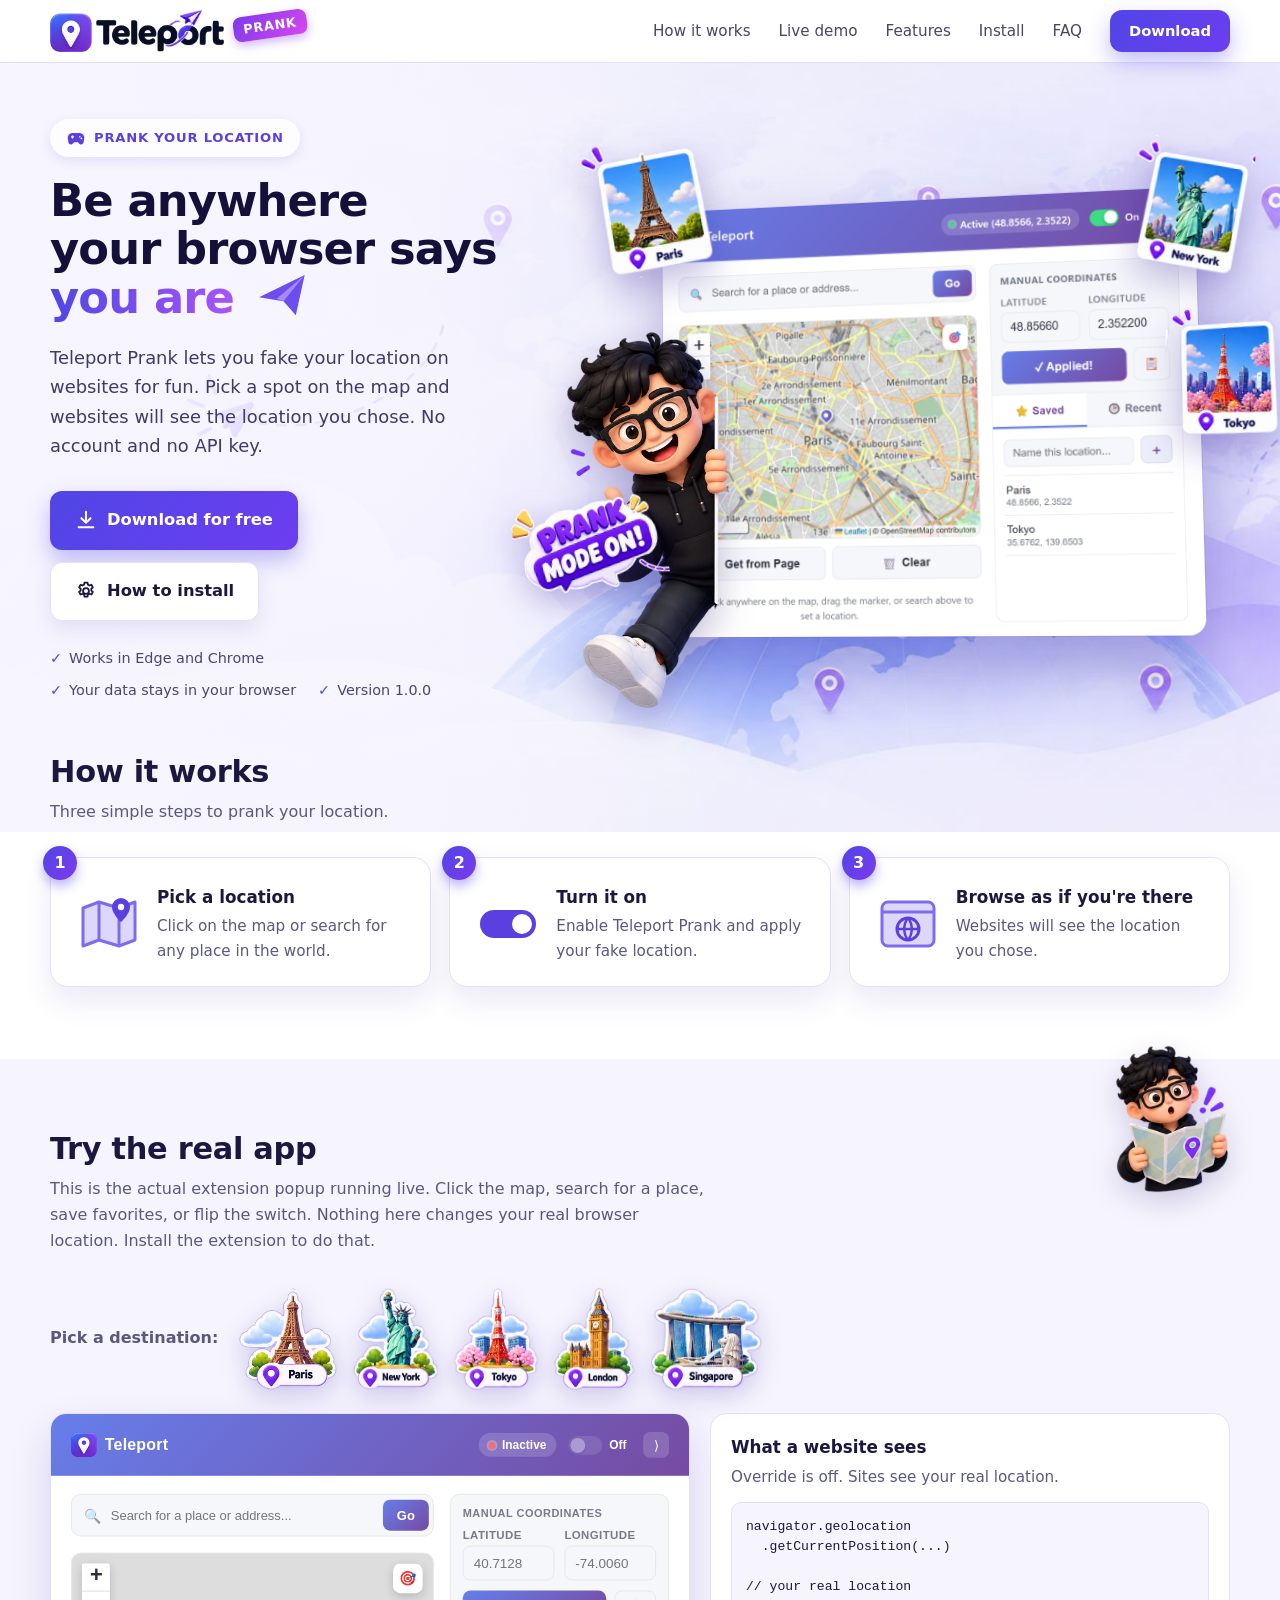
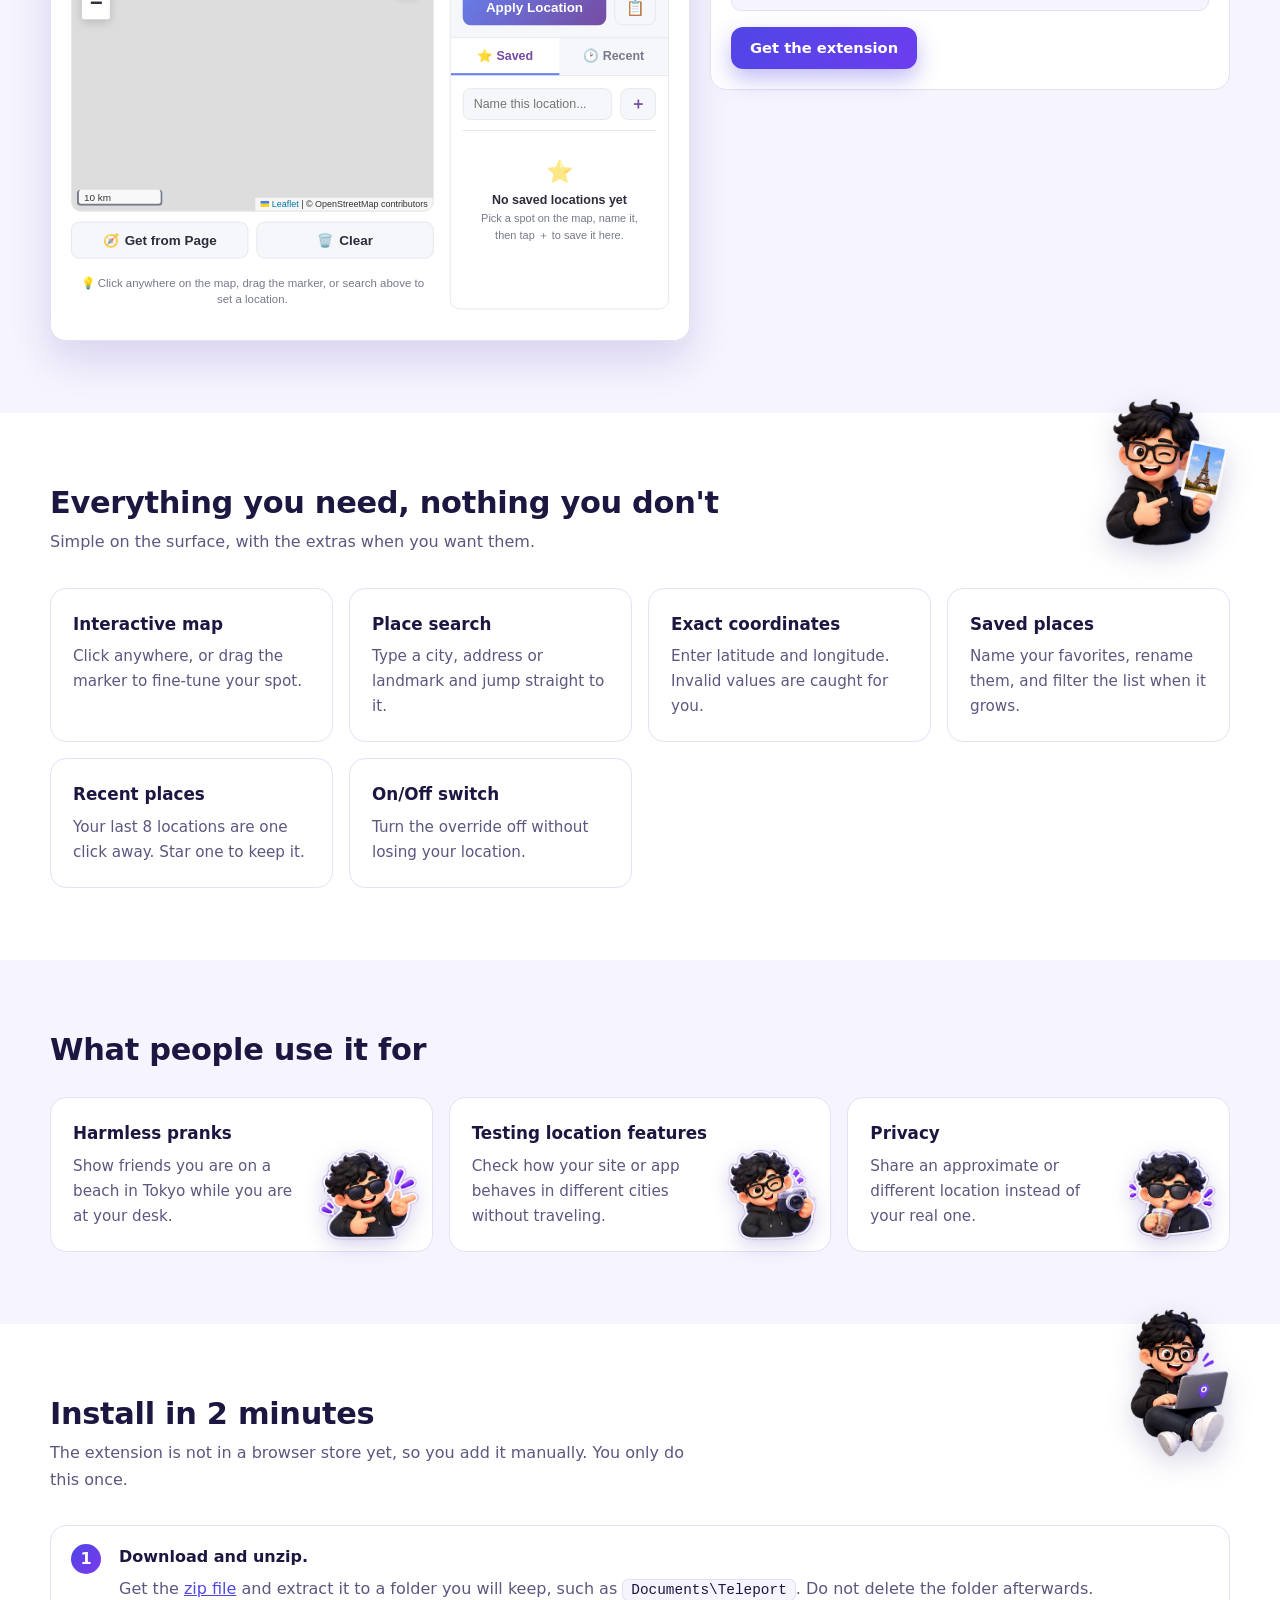
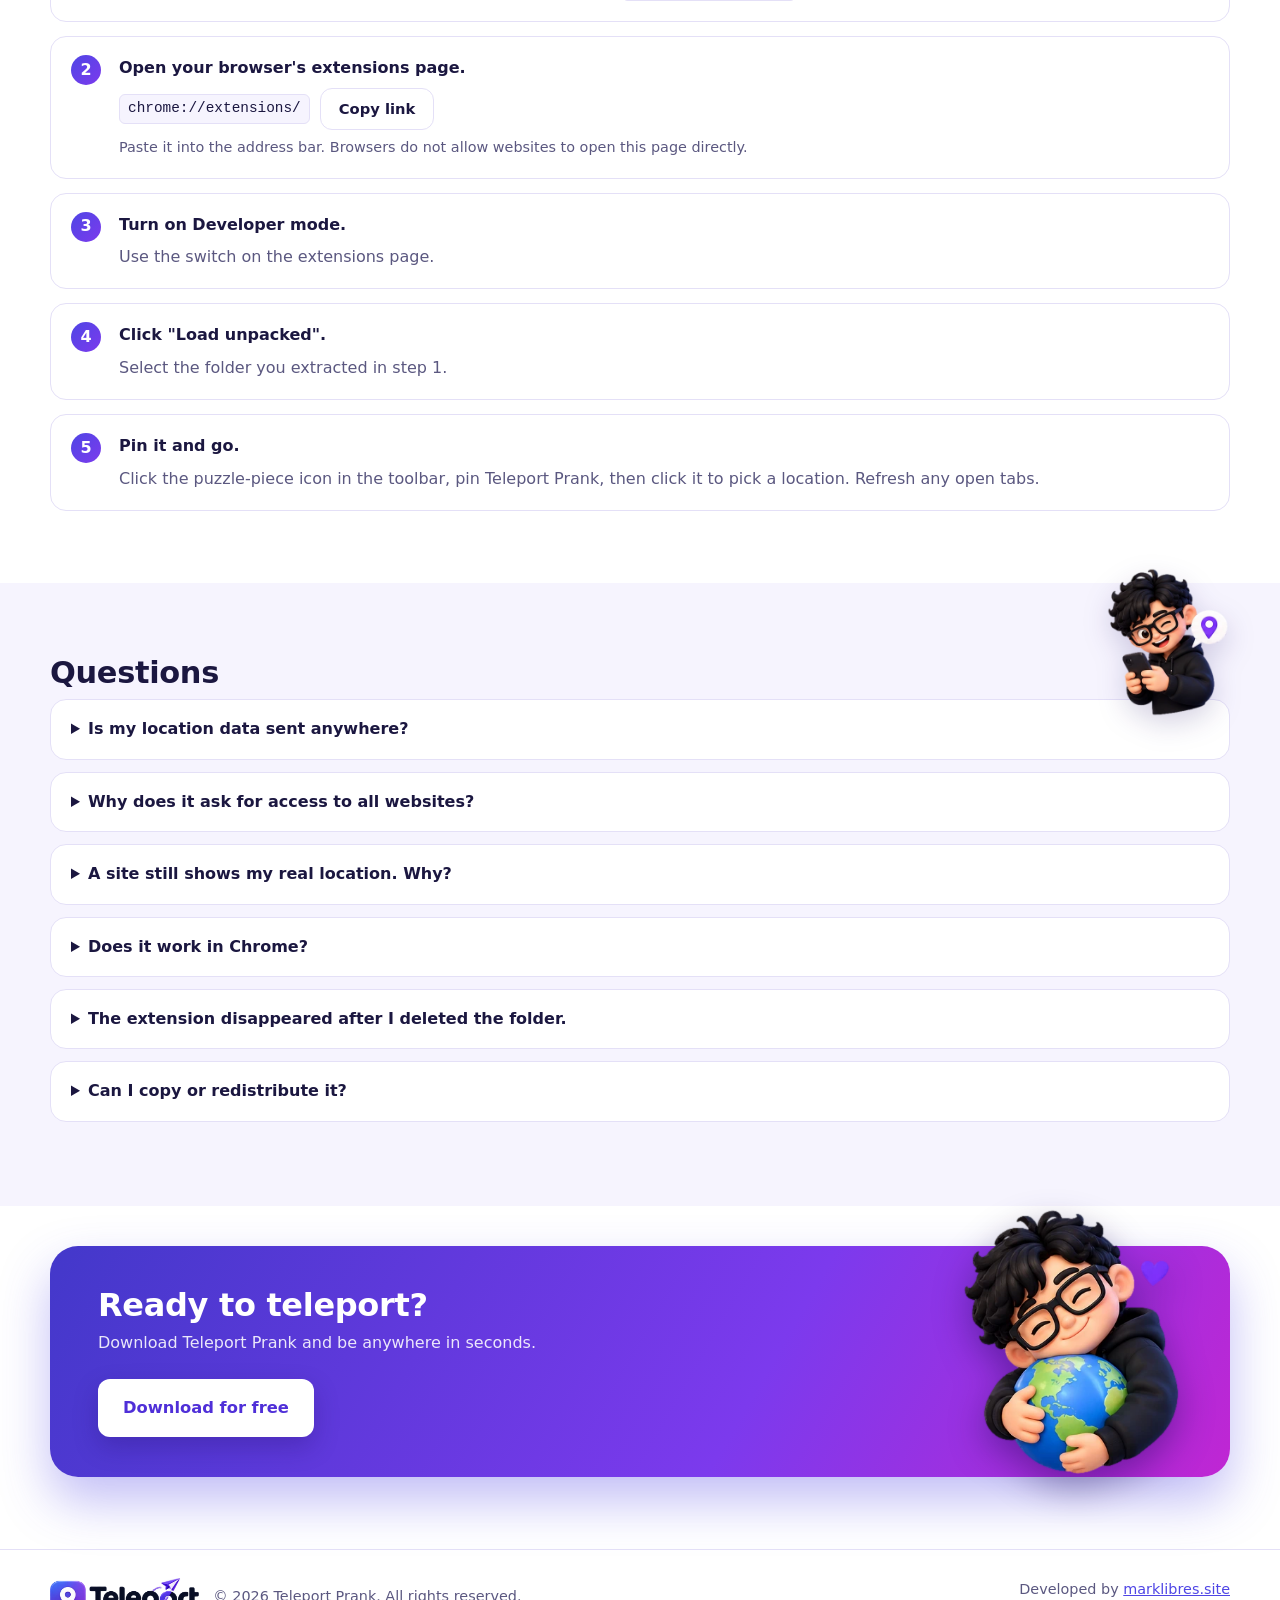
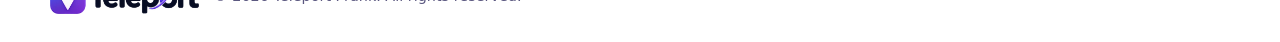
==== index.html @ 39f3a23e "Initial commit: Teleport Prank website" ====
<!DOCTYPE html>
<html lang="en">
<head>
  <meta charset="UTF-8">
  <meta name="viewport" content="width=device-width, initial-scale=1.0">
  <title>Teleport Prank - Fake your browser location for fun</title>
  <meta name="description" content="Teleport Prank lets you fake your location on websites for fun. Pick a spot on the map and websites will see the location you chose. No account and no API key.">
  <meta name="author" content="marklibres.site">
  <meta name="color-scheme" content="light">
  <link rel="icon" href="assets/icon.png">
  <link rel="stylesheet" href="styles.css">
</head>
<body>
  <a class="skip-link" href="#main">Skip to content</a>

  <header class="site-header">
    <div class="wrap">
      <a class="brand" href="#top">
        <img class="brand-logo" src="assets/pack/logo.webp" width="560" height="134" alt="Teleport">
        <span class="badge-prank">PRANK</span>
      </a>
      <nav class="site-nav" aria-label="Main">
        <a href="#how">How it works</a>
        <a href="#demo">Live demo</a>
        <a href="#features">Features</a>
        <a href="#install">Install</a>
        <a href="#faq">FAQ</a>
        <a class="btn btn-primary btn-small" href="downloads/teleport-v1.0.0.zip" download>Download</a>
      </nav>
    </div>
  </header>

  <main id="main">
    <div id="top" class="hero-band">
      <div class="wrap hero">
        <div class="hero-text">
          <span class="pill">
            <svg viewBox="0 0 24 24" width="20" height="20" aria-hidden="true"><path fill="currentColor" d="M7.5 6h9a5.5 5.5 0 0 1 5.4 6.5l-.7 4A3.2 3.2 0 0 1 15.9 19l-1.6-2H9.7l-1.6 2a3.2 3.2 0 0 1-5.3-2.5l-.7-4A5.5 5.5 0 0 1 7.5 6Zm.5 3H7v1H6v1.5h1v1h1.5v-1h1V10h-1V9Zm8.5.5a1 1 0 1 0 0 2 1 1 0 0 0 0-2Zm2 2a1 1 0 1 0 0 2 1 1 0 0 0 0-2Z"/></svg>
            PRANK YOUR LOCATION
          </span>
          <h1>Be anywhere<br>your browser says<br><span class="grad">you are</span>
            <svg class="h1-plane" viewBox="0 0 48 40" width="52" height="44" aria-hidden="true"><path d="M2 18 46 2 34 38 24 24 2 18Z" fill="#6d4cf0"/><path d="M24 24 46 2 18 21Z" fill="#a78bfa"/></svg>
          </h1>
          <p class="lead">Teleport Prank lets you fake your location on websites for fun. Pick a spot on the map and websites will see the location you chose. No account and no API key.</p>
          <div class="hero-actions">
            <a class="btn btn-primary btn-large" href="downloads/teleport-v1.0.0.zip" download>
              <svg viewBox="0 0 24 24" width="22" height="22" aria-hidden="true"><path fill="none" stroke="currentColor" stroke-width="2.2" stroke-linecap="round" stroke-linejoin="round" d="M12 3v12m0 0-5-5m5 5 5-5M4 20h16"/></svg>
              Download for free
            </a>
            <a class="btn btn-light btn-large" href="#install">
              <svg viewBox="0 0 24 24" width="22" height="22" aria-hidden="true"><circle cx="12" cy="12" r="3.2" fill="none" stroke="currentColor" stroke-width="2"/><path fill="none" stroke="currentColor" stroke-width="2" stroke-linejoin="round" d="m10.4 2.8-.5 2.2a7.3 7.3 0 0 0-1.7 1l-2.1-.8-1.6 2.8 1.7 1.5a7.5 7.5 0 0 0 0 2l-1.7 1.5 1.6 2.8 2.1-.8a7.3 7.3 0 0 0 1.7 1l.5 2.2h3.2l.5-2.2a7.3 7.3 0 0 0 1.7-1l2.1.8 1.6-2.8-1.7-1.5a7.5 7.5 0 0 0 0-2l1.7-1.5-1.6-2.8-2.1.8a7.3 7.3 0 0 0-1.7-1l-.5-2.2h-3.2Z"/></svg>
              How to install
            </a>
          </div>
          <ul class="trust">
            <li>Works in Edge and Chrome</li>
            <li>Your data stays in your browser</li>
            <li>Version 1.0.0</li>
          </ul>
        </div>

        <div class="hero-visual">
          <img class="float-card card-paris" src="assets/stickers/paris.webp" width="285" height="300" alt="" aria-hidden="true">
          <img class="float-card card-ny" src="assets/stickers/newyork.webp" width="266" height="300" alt="" aria-hidden="true">
          <img class="float-card card-tokyo" src="assets/stickers/tokyo.webp" width="273" height="300" alt="" aria-hidden="true">

          <div class="hero-popup">
            <img src="assets/screenshot.png" width="640" height="515" alt="The Teleport popup showing a map of Paris, the active location in the header, manual coordinate fields, and a saved locations list.">
          </div>

          <img class="hero-mascot" src="assets/mascot/peek.webp" width="284" height="640" alt="" aria-hidden="true">
          <img class="bubble" src="assets/stickers/bubble.webp" width="440" height="281" alt="Prank mode on!">
        </div>
      </div>
    </div>

    <section id="how" class="how-section">
      <div class="wrap">
        <h2>How it works</h2>
        <p class="section-lead">Three simple steps to prank your location.</p>
        <ol class="how">
          <li>
            <span class="how-num">1</span>
            <svg class="how-icon" viewBox="0 0 64 64" aria-hidden="true"><path d="M6 16 22 10l20 6 16-6v38l-16 6-20-6-16 6Z" fill="#dcd7fb" stroke="#7c6cf0" stroke-width="3" stroke-linejoin="round"/><path d="M22 10v38M42 16v38" stroke="#7c6cf0" stroke-width="3"/><path d="M44 6a9 9 0 0 1 9 9c0 7-9 15-9 15s-9-8-9-15a9 9 0 0 1 9-9Z" fill="#5b3fe0"/><circle cx="44" cy="15" r="3.2" fill="#fff"/></svg>
            <div>
              <h3>Pick a location</h3>
              <p>Click on the map or search for any place in the world.</p>
            </div>
          </li>
          <li>
            <span class="how-num">2</span>
            <svg class="how-icon" viewBox="0 0 64 64" aria-hidden="true"><rect x="4" y="18" width="56" height="28" rx="14" fill="#5b3fe0"/><circle cx="46" cy="32" r="10" fill="#fff"/></svg>
            <div>
              <h3>Turn it on</h3>
              <p>Enable Teleport Prank and apply your fake location.</p>
            </div>
          </li>
          <li>
            <span class="how-num">3</span>
            <svg class="how-icon" viewBox="0 0 64 64" aria-hidden="true"><rect x="6" y="10" width="52" height="44" rx="6" fill="#dcd7fb" stroke="#7c6cf0" stroke-width="3"/><path d="M6 20h52" stroke="#7c6cf0" stroke-width="3"/><circle cx="32" cy="37" r="11" fill="none" stroke="#5b3fe0" stroke-width="3"/><path d="M21 37h22M32 26c-5 6-5 16 0 22m0-22c5 6 5 16 0 22" fill="none" stroke="#5b3fe0" stroke-width="2.5"/></svg>
            <div>
              <h3>Browse as if you're there</h3>
              <p>Websites will see the location you chose.</p>
            </div>
          </li>
        </ol>
      </div>
    </section>

    <section id="demo" class="alt">
      <div class="wrap">
        <div class="section-head">
          <h2>Try the real app</h2>
          <img class="section-mascot" src="assets/mascot/map.webp" width="303" height="373" alt="" aria-hidden="true">
        </div>
        <p class="section-lead">This is the actual extension popup running live. Click the map, search for a place, save favorites, or flip the switch. Nothing here changes your real browser location. Install the extension to do that.</p>
        <div class="dest" role="group" aria-label="Pick a destination">
          <span class="dest-label">Pick a destination:</span>
          <button type="button" class="dest-btn" data-lat="48.8566" data-lng="2.3522" aria-label="Teleport to Paris"><img src="assets/pack/paris.webp" width="197" height="205" alt=""></button>
          <button type="button" class="dest-btn" data-lat="40.7128" data-lng="-74.006" aria-label="Teleport to New York"><img src="assets/pack/newyork.webp" width="197" height="236" alt=""></button>
          <button type="button" class="dest-btn" data-lat="35.6762" data-lng="139.6503" aria-label="Teleport to Tokyo"><img src="assets/pack/tokyo.webp" width="195" height="236" alt=""></button>
          <button type="button" class="dest-btn" data-lat="51.5074" data-lng="-0.1278" aria-label="Teleport to London"><img src="assets/pack/london.webp" width="193" height="240" alt=""></button>
          <button type="button" class="dest-btn" data-lat="1.2834" data-lng="103.8607" aria-label="Teleport to Singapore"><img src="assets/pack/singapore.webp" width="245" height="226" alt=""></button>
        </div>
        <div class="demo">
          <div class="demo-frame-wrap" id="demoFrameWrap">
            <iframe id="demoFrame" class="demo-frame" src="demo/popup.html" title="Teleport live demo" width="640" height="530" allow="geolocation"></iframe>
          </div>
          <aside class="demo-side" aria-live="polite">
            <h3>What a website sees</h3>
            <p class="demo-place" id="demoStatus">Override is off. Sites see your real location.</p>
            <pre class="demo-code" id="demoCode">navigator.geolocation
  .getCurrentPosition(...)

// your real location</pre>
            <div class="demo-actions">
              <a class="btn btn-primary btn-small" href="#install">Get the extension</a>
            </div>
          </aside>
        </div>
      </div>
    </section>

    <section id="features">
      <div class="wrap">
        <div class="section-head">
          <h2>Everything you need, nothing you don't</h2>
          <img class="section-mascot" src="assets/mascot/photo.webp" width="328" height="372" alt="" aria-hidden="true">
        </div>
        <p class="section-lead">Simple on the surface, with the extras when you want them.</p>
        <div class="grid">
          <div class="card">
            <h3>Interactive map</h3>
            <p>Click anywhere, or drag the marker to fine-tune your spot.</p>
          </div>
          <div class="card">
            <h3>Place search</h3>
            <p>Type a city, address or landmark and jump straight to it.</p>
          </div>
          <div class="card">
            <h3>Exact coordinates</h3>
            <p>Enter latitude and longitude. Invalid values are caught for you.</p>
          </div>
          <div class="card">
            <h3>Saved places</h3>
            <p>Name your favorites, rename them, and filter the list when it grows.</p>
          </div>
          <div class="card">
            <h3>Recent places</h3>
            <p>Your last 8 locations are one click away. Star one to keep it.</p>
          </div>
          <div class="card">
            <h3>On/Off switch</h3>
            <p>Turn the override off without losing your location.</p>
          </div>
        </div>
      </div>
    </section>

    <section id="uses" class="alt">
      <div class="wrap">
        <h2>What people use it for</h2>
        <div class="grid">
          <div class="card card-emote">
            <img src="assets/pack/sunglasses.webp" width="231" height="210" alt="" aria-hidden="true">
            <h3>Harmless pranks</h3>
            <p>Show friends you are on a beach in Tokyo while you are at your desk.</p>
          </div>
          <div class="card card-emote">
            <img src="assets/pack/camera.webp" width="213" height="214" alt="" aria-hidden="true">
            <h3>Testing location features</h3>
            <p>Check how your site or app behaves in different cities without traveling.</p>
          </div>
          <div class="card card-emote">
            <img src="assets/pack/boba.webp" width="194" height="203" alt="" aria-hidden="true">
            <h3>Privacy</h3>
            <p>Share an approximate or different location instead of your real one.</p>
          </div>
        </div>
      </div>
    </section>

    <section id="install">
      <div class="wrap">
        <div class="section-head">
          <h2>Install in 2 minutes</h2>
          <img class="section-mascot" src="assets/mascot/laptop.webp" width="298" height="422" alt="" aria-hidden="true">
        </div>
        <p class="section-lead">The extension is not in a browser store yet, so you add it manually. You only do this once.</p>
        <ol class="steps">
          <li>
            <strong>Download and unzip.</strong>
            <span>Get the <a href="downloads/teleport-v1.0.0.zip" download>zip file</a> and extract it to a folder you will keep, such as <code>Documents\Teleport</code>. Do not delete the folder afterwards.</span>
          </li>
          <li>
            <strong>Open your browser's extensions page.</strong>
            <span class="copy-row">
              <code id="extUrl">edge://extensions/</code>
              <button type="button" class="btn btn-ghost btn-small" id="copyUrl">Copy link</button>
            </span>
            <span class="hint" id="extHint">Paste it into the address bar. Browsers do not allow websites to open this page directly.</span>
          </li>
          <li>
            <strong>Turn on Developer mode.</strong>
            <span>Use the switch on the extensions page.</span>
          </li>
          <li>
            <strong>Click "Load unpacked".</strong>
            <span>Select the folder you extracted in step 1.</span>
          </li>
          <li>
            <strong>Pin it and go.</strong>
            <span>Click the puzzle-piece icon in the toolbar, pin Teleport Prank, then click it to pick a location. Refresh any open tabs.</span>
          </li>
        </ol>
      </div>
    </section>

    <section id="faq" class="alt">
      <div class="wrap">
        <div class="section-head">
          <h2>Questions</h2>
          <img class="section-mascot" src="assets/mascot/phone.webp" width="305" height="360" alt="" aria-hidden="true">
        </div>
        <details>
          <summary>Is my location data sent anywhere?</summary>
          <p>No. Your chosen location and saved places are stored only in your browser. The only network requests go to OpenStreetMap for map tiles and place search.</p>
        </details>
        <details>
          <summary>Why does it ask for access to all websites?</summary>
          <p>To replace the browser's location on any page you visit. It does not read or collect page content.</p>
        </details>
        <details>
          <summary>A site still shows my real location. Why?</summary>
          <p>Some sites guess your location from your IP address, which no extension can change. Make sure the switch is On, then refresh the page. Browser pages such as edge:// and chrome:// cannot be modified.</p>
        </details>
        <details>
          <summary>Does it work in Chrome?</summary>
          <p>Yes. It works in Edge, Chrome and other Chromium browsers.</p>
        </details>
        <details>
          <summary>The extension disappeared after I deleted the folder.</summary>
          <p>Manually installed extensions run from the folder you selected. Keep that folder in a permanent place, then load it again if you moved or removed it.</p>
        </details>
        <details>
          <summary>Can I copy or redistribute it?</summary>
          <p>Personal use is allowed. Copying, modifying and redistributing are not. The license is included in the project.</p>
        </details>
      </div>
    </section>

    <section class="cta-section">
      <div class="wrap">
        <div class="cta">
          <div class="cta-text">
            <h2>Ready to teleport?</h2>
            <p>Download Teleport Prank and be anywhere in seconds.</p>
            <a class="btn btn-white btn-large" href="downloads/teleport-v1.0.0.zip" download>Download for free</a>
          </div>
          <img class="cta-mascot" src="assets/mascot/globe.webp" width="325" height="386" alt="" aria-hidden="true">
        </div>
      </div>
    </section>
  </main>

  <footer class="site-footer">
    <div class="wrap">
      <span class="footer-brand">
        <img src="assets/pack/logo.webp" width="560" height="134" alt="Teleport">
        <span>&copy; 2026 Teleport Prank. All rights reserved.</span>
      </span>
      <span>Developed by <a href="https://marklibres.site">marklibres.site</a></span>
    </div>
  </footer>

  <script src="script.js"></script>
  <script src="demo.js"></script>
</body>
</html>
---- styles.css ----
:root {
  --bg: #ffffff;
  --bg-alt: #f6f4fe;
  --surface: #ffffff;
  --border: #e4e0f7;
  --text: #1b1740;
  --muted: #5b5880;
  --accent: #4f46e5;
  --accent-2: #7c3aed;
  --shadow: 0 18px 40px rgba(60, 40, 160, 0.16);
}

* { box-sizing: border-box; }

html { scroll-behavior: smooth; scroll-padding-top: 76px; }

body {
  margin: 0;
  font-family: system-ui, -apple-system, "Segoe UI", Roboto, sans-serif;
  background: var(--bg);
  color: var(--text);
  line-height: 1.65;
  font-size: 1rem;
  overflow-x: hidden;
}

a { color: var(--accent); }

:focus-visible {
  outline: 3px solid var(--accent);
  outline-offset: 2px;
  border-radius: 6px;
}

img { max-width: 100%; }

.skip-link {
  position: absolute;
  left: 16px;
  top: -60px;
  background: var(--accent);
  color: #fff;
  padding: 10px 16px;
  border-radius: 8px;
  z-index: 30;
}

.skip-link:focus { top: 12px; }

.wrap {
  width: min(1180px, 100% - 32px);
  margin-inline: auto;
}

.site-header {
  position: sticky;
  top: 0;
  z-index: 20;
  background: rgba(255, 255, 255, 0.92);
  backdrop-filter: blur(10px);
  border-bottom: 1px solid var(--border);
}

.site-header .wrap {
  display: flex;
  align-items: center;
  justify-content: space-between;
  gap: 16px;
  padding-block: 10px;
}

.brand {
  display: flex;
  align-items: center;
  gap: 10px;
  color: var(--text);
  text-decoration: none;
  white-space: nowrap;
}

.brand-logo {
  display: block;
  width: auto;
  height: 42px;
}

.badge-prank {
  display: inline-block;
  padding: 2px 10px;
  font-size: 0.8rem;
  font-weight: 800;
  letter-spacing: 0.06em;
  color: #fff;
  background: linear-gradient(135deg, #7c3aed, #d946ef);
  border-radius: 8px;
  transform: rotate(-8deg) translateY(-6px);
  box-shadow: 0 4px 10px rgba(124, 58, 237, 0.35);
}

.site-nav {
  display: flex;
  align-items: center;
  gap: 28px;
  font-size: 0.95rem;
  font-weight: 500;
}

.site-nav a:not(.btn) {
  color: var(--text);
  text-decoration: none;
  opacity: 0.8;
}

.site-nav a:not(.btn):hover { opacity: 1; color: var(--accent); }

.btn {
  display: inline-flex;
  align-items: center;
  justify-content: center;
  gap: 10px;
  padding: 10px 20px;
  border-radius: 12px;
  font: inherit;
  font-weight: 700;
  text-decoration: none;
  border: 1px solid var(--border);
  background: transparent;
  color: var(--text);
  cursor: pointer;
  transition: transform 0.15s ease, box-shadow 0.15s ease, filter 0.15s ease;
}

.btn:hover { transform: translateY(-1px); }

.btn-primary {
  background: linear-gradient(135deg, #4f46e5, #6d3df0);
  border-color: transparent;
  color: #fff;
  box-shadow: 0 10px 22px rgba(79, 70, 229, 0.35);
}

.btn-primary:hover { filter: brightness(1.08); }

.btn-light {
  background: #fff;
  border-color: var(--border);
  box-shadow: 0 8px 20px rgba(60, 40, 160, 0.1);
}

.btn-white {
  background: #fff;
  border-color: transparent;
  color: #4f2fd8;
  box-shadow: 0 10px 24px rgba(30, 10, 100, 0.25);
}

.btn-ghost:hover { border-color: var(--accent); color: var(--accent); }

.btn-small { padding: 8px 18px; font-size: 0.92rem; }

.btn-large { padding: 15px 24px; font-size: 1.02rem; }

.hero-band {
  background: #efeefc url("assets/hero-bg.jpg") center bottom / cover no-repeat;
  position: relative;
  overflow: hidden;
}

.hero-band::before {
  content: "";
  position: absolute;
  inset: 0;
  background: linear-gradient(90deg, rgba(247, 245, 255, 0.94) 0%, rgba(247, 245, 255, 0.8) 34%, rgba(247, 245, 255, 0) 56%);
  pointer-events: none;
}

.hero {
  position: relative;
  display: grid;
  grid-template-columns: minmax(0, 0.9fr) minmax(0, 1.4fr);
  gap: 16px;
  align-items: center;
  padding-block: 56px 130px;
}

.pill {
  display: inline-flex;
  align-items: center;
  gap: 8px;
  padding: 8px 16px;
  margin-bottom: 20px;
  font-size: 0.82rem;
  font-weight: 800;
  letter-spacing: 0.06em;
  color: #5b3fe0;
  background: rgba(255, 255, 255, 0.75);
  border-radius: 999px;
  box-shadow: 0 4px 12px rgba(91, 63, 224, 0.12);
}

.hero h1 {
  margin: 0 0 20px;
  font-size: clamp(2rem, 3.5vw, 3.4rem);
  white-space: nowrap;
  line-height: 1.08;
  letter-spacing: -0.02em;
  font-weight: 900;
  color: #14103a;
}

.hero h1 .grad {
  background: linear-gradient(90deg, #4f46e5, #a855f7);
  -webkit-background-clip: text;
  background-clip: text;
  color: transparent;
}

.h1-plane {
  display: inline-block;
  vertical-align: middle;
  margin-left: 8px;
  transform: translateY(-4px) rotate(-6deg);
}

.lead {
  max-width: 29em;
  margin: 0 0 30px;
  color: #3f3b66;
  font-size: 1.12rem;
}

.hero-actions {
  display: flex;
  flex-wrap: wrap;
  gap: 12px;
}

.trust {
  display: flex;
  flex-wrap: wrap;
  gap: 8px 22px;
  margin: 26px 0 0;
  padding: 0;
  list-style: none;
  color: #4a4670;
  font-size: 0.9rem;
}

.trust li::before {
  content: "\2713";
  color: #4f46e5;
  font-weight: 800;
  margin-right: 7px;
}

.hero-visual {
  position: relative;
  padding: 40px 34px 30px 132px;
}

.hero-popup {
  position: relative;
  z-index: 2;
  transform: perspective(1500px) rotateY(-9deg) rotateX(3deg) rotateZ(-1.5deg);
  transform-origin: center;
}

.hero-popup img {
  display: block;
  width: 100%;
  height: auto;
  border-radius: 16px;
  box-shadow: 0 30px 60px rgba(50, 30, 150, 0.3), 0 0 0 1px rgba(124, 58, 237, 0.12);
}

.hero-mascot {
  position: absolute;
  z-index: 4;
  left: 44px;
  bottom: -46px;
  width: 165px;
  height: auto;
  filter: drop-shadow(0 14px 18px rgba(30, 10, 100, 0.25));
}

.bubble {
  position: absolute;
  z-index: 5;
  left: -6px;
  bottom: 70px;
  width: 150px;
  height: auto;
  transform: rotate(-9deg);
  filter: drop-shadow(0 10px 16px rgba(60, 40, 160, 0.3));
}

.float-card {
  position: absolute;
  z-index: 3;
  height: auto;
  filter: drop-shadow(0 14px 18px rgba(50, 30, 150, 0.3));
}

.card-paris {
  top: -18px;
  left: 60px;
  width: 130px;
  transform: rotate(-4deg);
}

.card-ny {
  top: -20px;
  right: -22px;
  width: 120px;
  transform: rotate(4deg);
}

.card-tokyo {
  top: 150px;
  right: -52px;
  width: 118px;
  transform: rotate(3deg);
}

section { padding-block: 72px; }

section.alt { background: var(--bg-alt); }

section h2 {
  margin: 0 0 8px;
  font-size: 1.9rem;
  line-height: 1.2;
  font-weight: 800;
  letter-spacing: -0.01em;
}

.section-lead {
  max-width: 660px;
  margin: 0 0 32px;
  color: var(--muted);
}

.section-head {
  position: relative;
  min-height: 0;
}

.section-mascot {
  position: absolute;
  right: 0;
  bottom: -26px;
  width: auto;
  height: 150px;
  filter: drop-shadow(0 10px 14px rgba(30, 10, 100, 0.18));
  pointer-events: none;
}

.how-section {
  position: relative;
  z-index: 6;
  margin-top: -78px;
  padding-top: 0;
}

.how-section h2 { margin-top: 0; }

.how {
  display: grid;
  grid-template-columns: repeat(auto-fit, minmax(280px, 1fr));
  gap: 18px;
  margin: 0;
  padding: 0;
  list-style: none;
}

.how li {
  position: relative;
  display: flex;
  align-items: center;
  gap: 16px;
  padding: 26px 22px 22px 26px;
  background: #fff;
  border: 1px solid var(--border);
  border-radius: 18px;
  box-shadow: 0 14px 30px rgba(60, 40, 160, 0.1);
}

.how-num {
  position: absolute;
  top: -12px;
  left: -8px;
  display: grid;
  place-items: center;
  width: 34px;
  height: 34px;
  font-weight: 800;
  color: #fff;
  background: linear-gradient(135deg, #4f46e5, #7c3aed);
  border-radius: 50%;
  box-shadow: 0 6px 12px rgba(79, 70, 229, 0.4);
}

.how-icon {
  flex: none;
  width: 64px;
  height: 64px;
}

.how h3 { margin: 0 0 2px; font-size: 1.05rem; }

.how p { margin: 0; color: var(--muted); font-size: 0.95rem; }

.grid {
  display: grid;
  gap: 16px;
  grid-template-columns: repeat(auto-fit, minmax(260px, 1fr));
}

section h2 + .grid { margin-top: 28px; }

.card {
  padding: 22px;
  background: var(--surface);
  border: 1px solid var(--border);
  border-radius: 16px;
}

.card h3 { margin: 0 0 6px; font-size: 1.05rem; }

.card p { margin: 0; color: var(--muted); font-size: 0.95rem; }

.steps {
  counter-reset: step;
  display: grid;
  gap: 14px;
  margin: 0;
  padding: 0;
  list-style: none;
}

.steps li {
  counter-increment: step;
  position: relative;
  display: grid;
  gap: 6px;
  padding: 18px 20px 18px 68px;
  background: var(--surface);
  border: 1px solid var(--border);
  border-radius: 16px;
}

.steps li::before {
  content: counter(step);
  position: absolute;
  left: 20px;
  top: 18px;
  display: grid;
  place-items: center;
  width: 30px;
  height: 30px;
  font-weight: 800;
  color: #fff;
  background: linear-gradient(135deg, #4f46e5, #7c3aed);
  border-radius: 50%;
}

.steps span { color: var(--muted); }

.steps .hint { font-size: 0.9rem; }

.copy-row {
  display: flex !important;
  flex-wrap: wrap;
  align-items: center;
  gap: 10px;
}

code {
  padding: 2px 8px;
  font-size: 0.9em;
  color: var(--text);
  background: var(--bg-alt);
  border: 1px solid var(--border);
  border-radius: 6px;
}

details {
  margin-bottom: 12px;
  padding: 16px 20px;
  background: var(--surface);
  border: 1px solid var(--border);
  border-radius: 16px;
}

summary { cursor: pointer; font-weight: 700; }

details p { margin: 10px 0 0; color: var(--muted); }

.cta-section { padding-block: 40px 72px; }

.cta {
  position: relative;
  display: flex;
  align-items: center;
  min-height: 220px;
  padding: 40px 48px;
  color: #fff;
  background: linear-gradient(120deg, #4338ca, #7c3aed 60%, #c026d3);
  border-radius: 28px;
  box-shadow: 0 24px 50px rgba(79, 70, 229, 0.35);
}

.cta-text { position: relative; z-index: 2; max-width: 520px; }

.cta h2 { margin: 0 0 6px; font-size: 2rem; }

.cta p { margin: 0 0 22px; color: rgba(255, 255, 255, 0.88); }

.cta-mascot {
  position: absolute;
  right: 48px;
  bottom: 0;
  height: 270px;
  width: auto;
  filter: drop-shadow(0 14px 18px rgba(20, 5, 80, 0.4));
}

.demo {
  display: grid;
  grid-template-columns: minmax(0, 640px) 1fr;
  gap: 20px;
  align-items: start;
}

.demo-frame-wrap {
  width: 100%;
  max-width: 640px;
  overflow: hidden;
  background: #fff;
  border: 1px solid var(--border);
  border-radius: 16px;
  box-shadow: var(--shadow);
}

.demo-frame {
  display: block;
  width: 640px;
  height: 530px;
  border: 0;
  transform-origin: top left;
}

.demo-side {
  padding: 20px;
  background: var(--surface);
  border: 1px solid var(--border);
  border-radius: 16px;
}

.demo-side h3 { margin: 0 0 4px; font-size: 1.05rem; }

.demo-place { margin: 0 0 12px; color: var(--muted); font-size: 0.95rem; }

.demo-code {
  margin: 0 0 16px;
  padding: 14px;
  overflow-x: auto;
  font-size: 0.82rem;
  line-height: 1.5;
  color: var(--text);
  background: var(--bg-alt);
  border: 1px solid var(--border);
  border-radius: 10px;
}

.demo-actions { display: flex; flex-wrap: wrap; gap: 8px; }

.dest {
  display: flex;
  flex-wrap: wrap;
  align-items: flex-end;
  gap: 10px 14px;
  margin: 0 0 22px;
}

.dest-label {
  align-self: center;
  margin-right: 6px;
  font-weight: 700;
  color: var(--muted);
}

.dest-btn {
  padding: 0;
  background: none;
  border: 0;
  border-radius: 16px;
  cursor: pointer;
  transition: transform 0.18s ease;
}

.dest-btn img {
  display: block;
  width: auto;
  height: 104px;
  filter: drop-shadow(0 8px 12px rgba(60, 40, 160, 0.22));
}

.dest-btn:hover,
.dest-btn:focus-visible { transform: translateY(-4px) scale(1.04); }

.card-emote {
  position: relative;
  padding-right: 120px;
  min-height: 120px;
}

.card-emote img {
  position: absolute;
  right: 12px;
  bottom: 10px;
  width: auto;
  height: 92px;
  filter: drop-shadow(0 6px 10px rgba(60, 40, 160, 0.2));
}

.footer-brand {
  display: flex;
  align-items: center;
  gap: 14px;
  flex-wrap: wrap;
}

.footer-brand img {
  width: auto;
  height: 36px;
}

.site-footer {
  padding-block: 28px;
  color: var(--muted);
  font-size: 0.9rem;
  border-top: 1px solid var(--border);
}

.site-footer .wrap {
  display: flex;
  flex-wrap: wrap;
  justify-content: space-between;
  gap: 12px;
}

@media (max-width: 1060px) {
  .demo { grid-template-columns: 1fr; }
  .section-mascot { height: 120px; }
}

@media (max-width: 960px) {
  .hero { grid-template-columns: 1fr; padding-block: 40px 110px; }
  .hero-visual { padding: 36px 24px 24px 56px; max-width: 700px; margin-inline: auto; }
  .site-nav a:not(.btn) { display: none; }
  .cta-mascot { height: 200px; right: 16px; }
}

@media (max-width: 640px) {
  .dest-btn img { height: 78px; }
  .dest-label { flex-basis: 100%; }
  .hero-mascot { width: 112px; left: 6px; bottom: -34px; }
  .bubble { bottom: -22px; left: 104px; width: 104px; }
  .card-paris { width: 96px; left: 30px; }
  .card-ny { width: 88px; right: -6px; }
  .card-tokyo { width: 88px; top: 120px; right: -14px; }
  .hero-visual { padding: 30px 14px 20px 40px; }
  .hero-actions .btn { width: 100%; }
  .section-mascot { display: none; }
  .cta { padding: 28px 24px 190px; }
  .cta-mascot { height: 170px; right: 50%; transform: translateX(50%); }
  .steps li { padding-left: 60px; }
  .badge-prank { font-size: 0.7rem; }
  .brand-logo { height: 34px; }
}

@media (prefers-reduced-motion: reduce) {
  html { scroll-behavior: auto; }
  .btn { transition: none; }
}
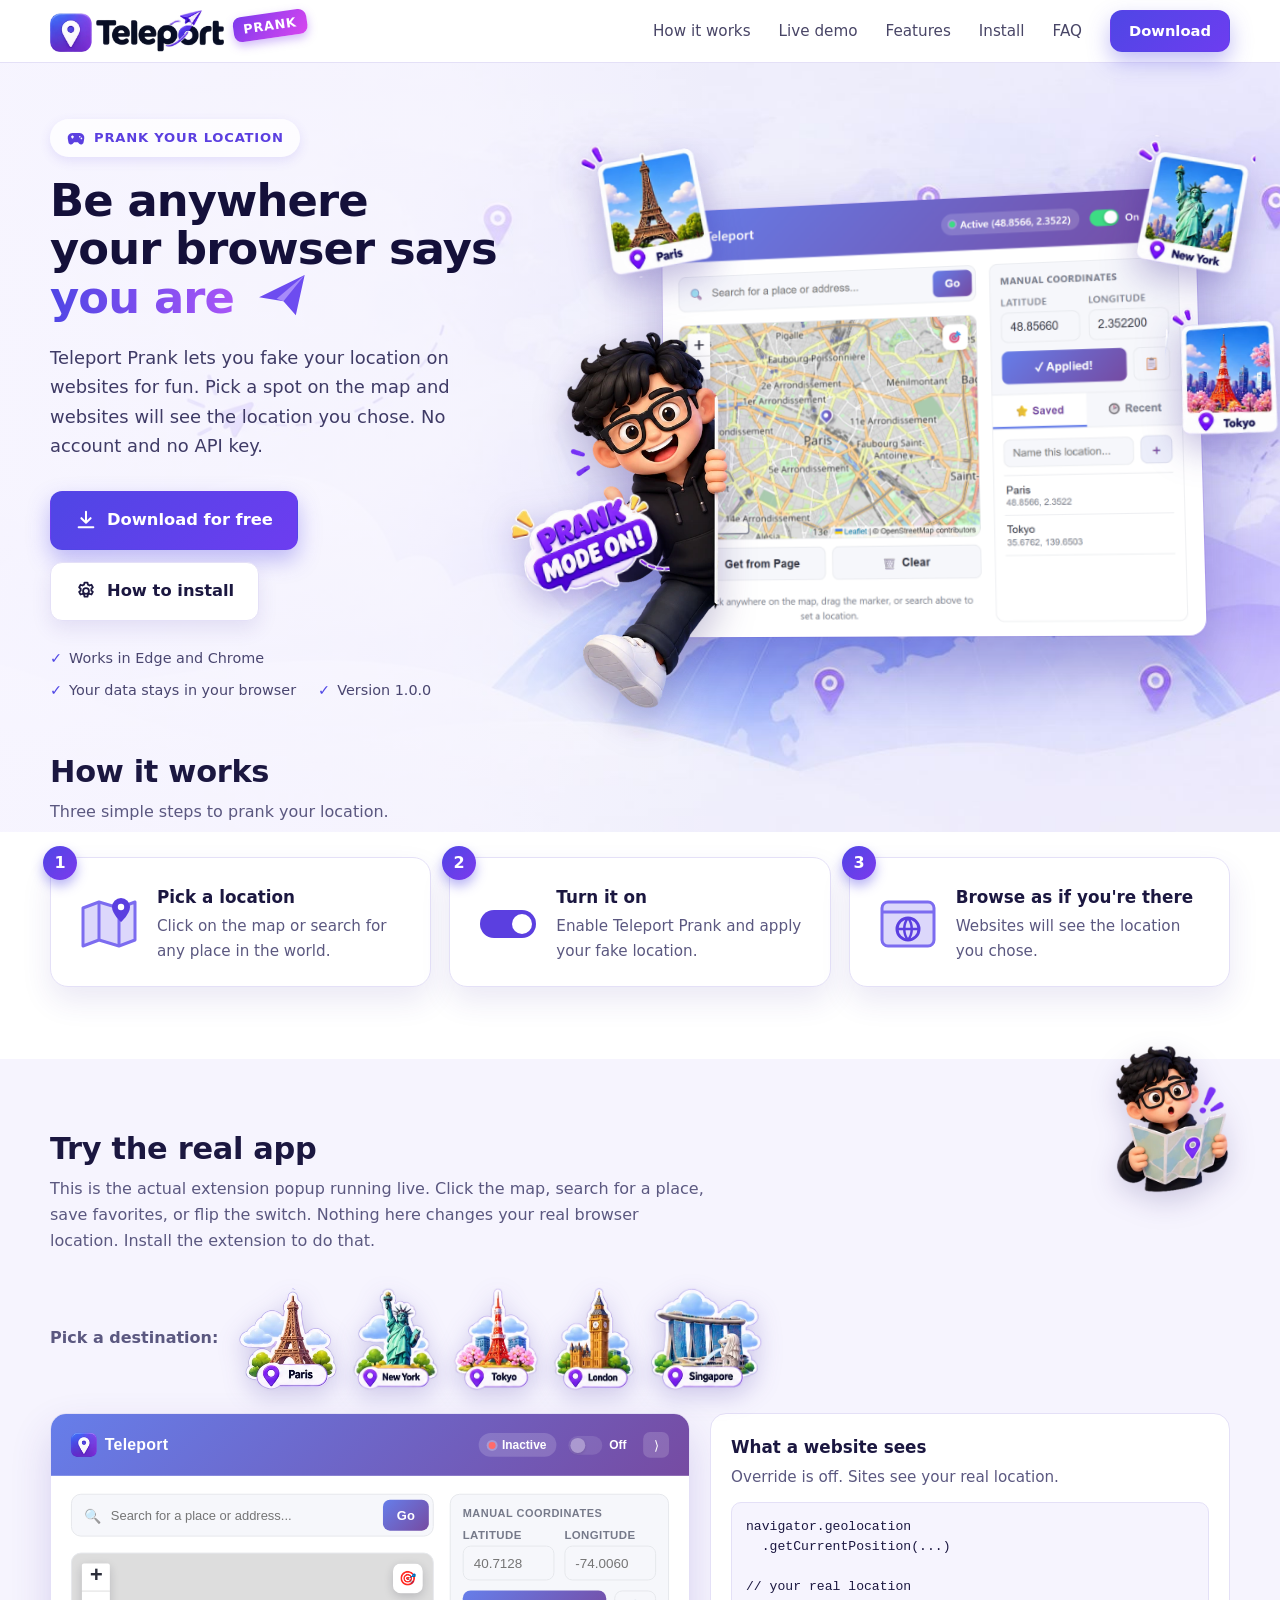
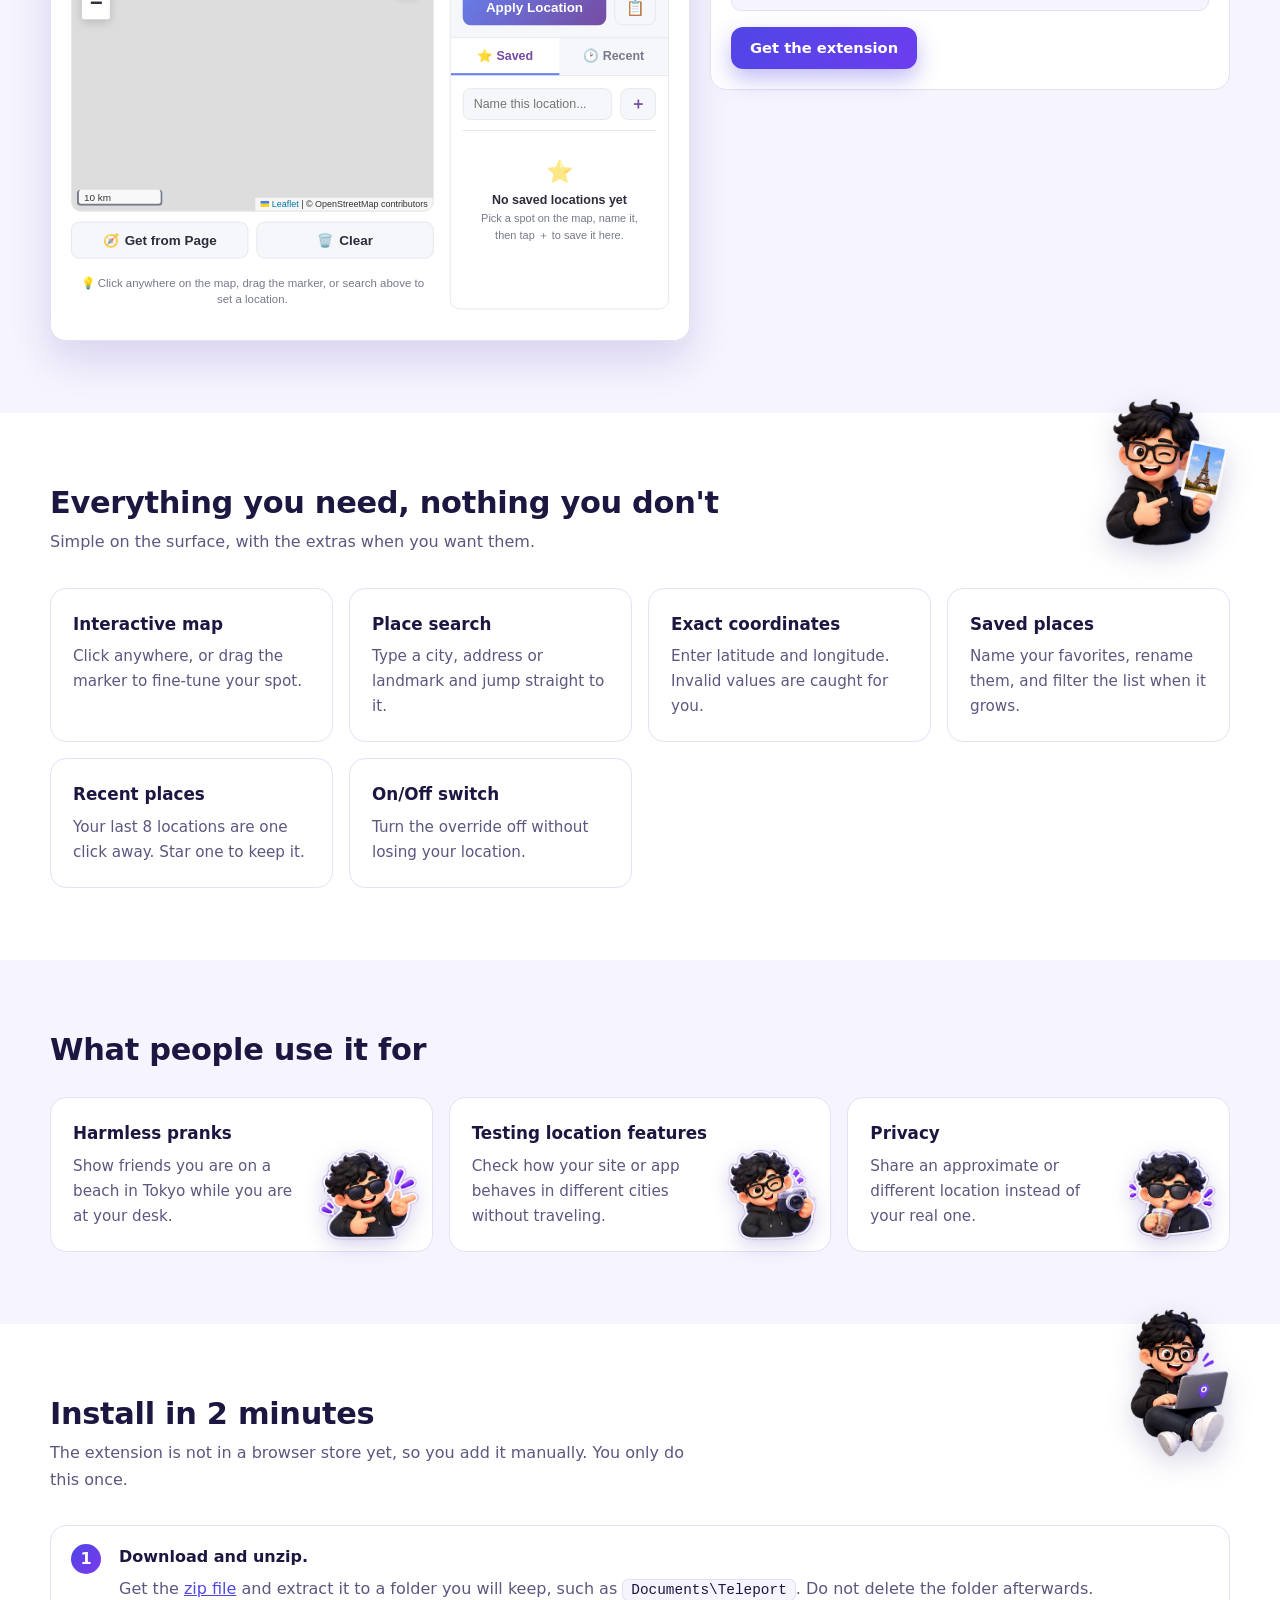
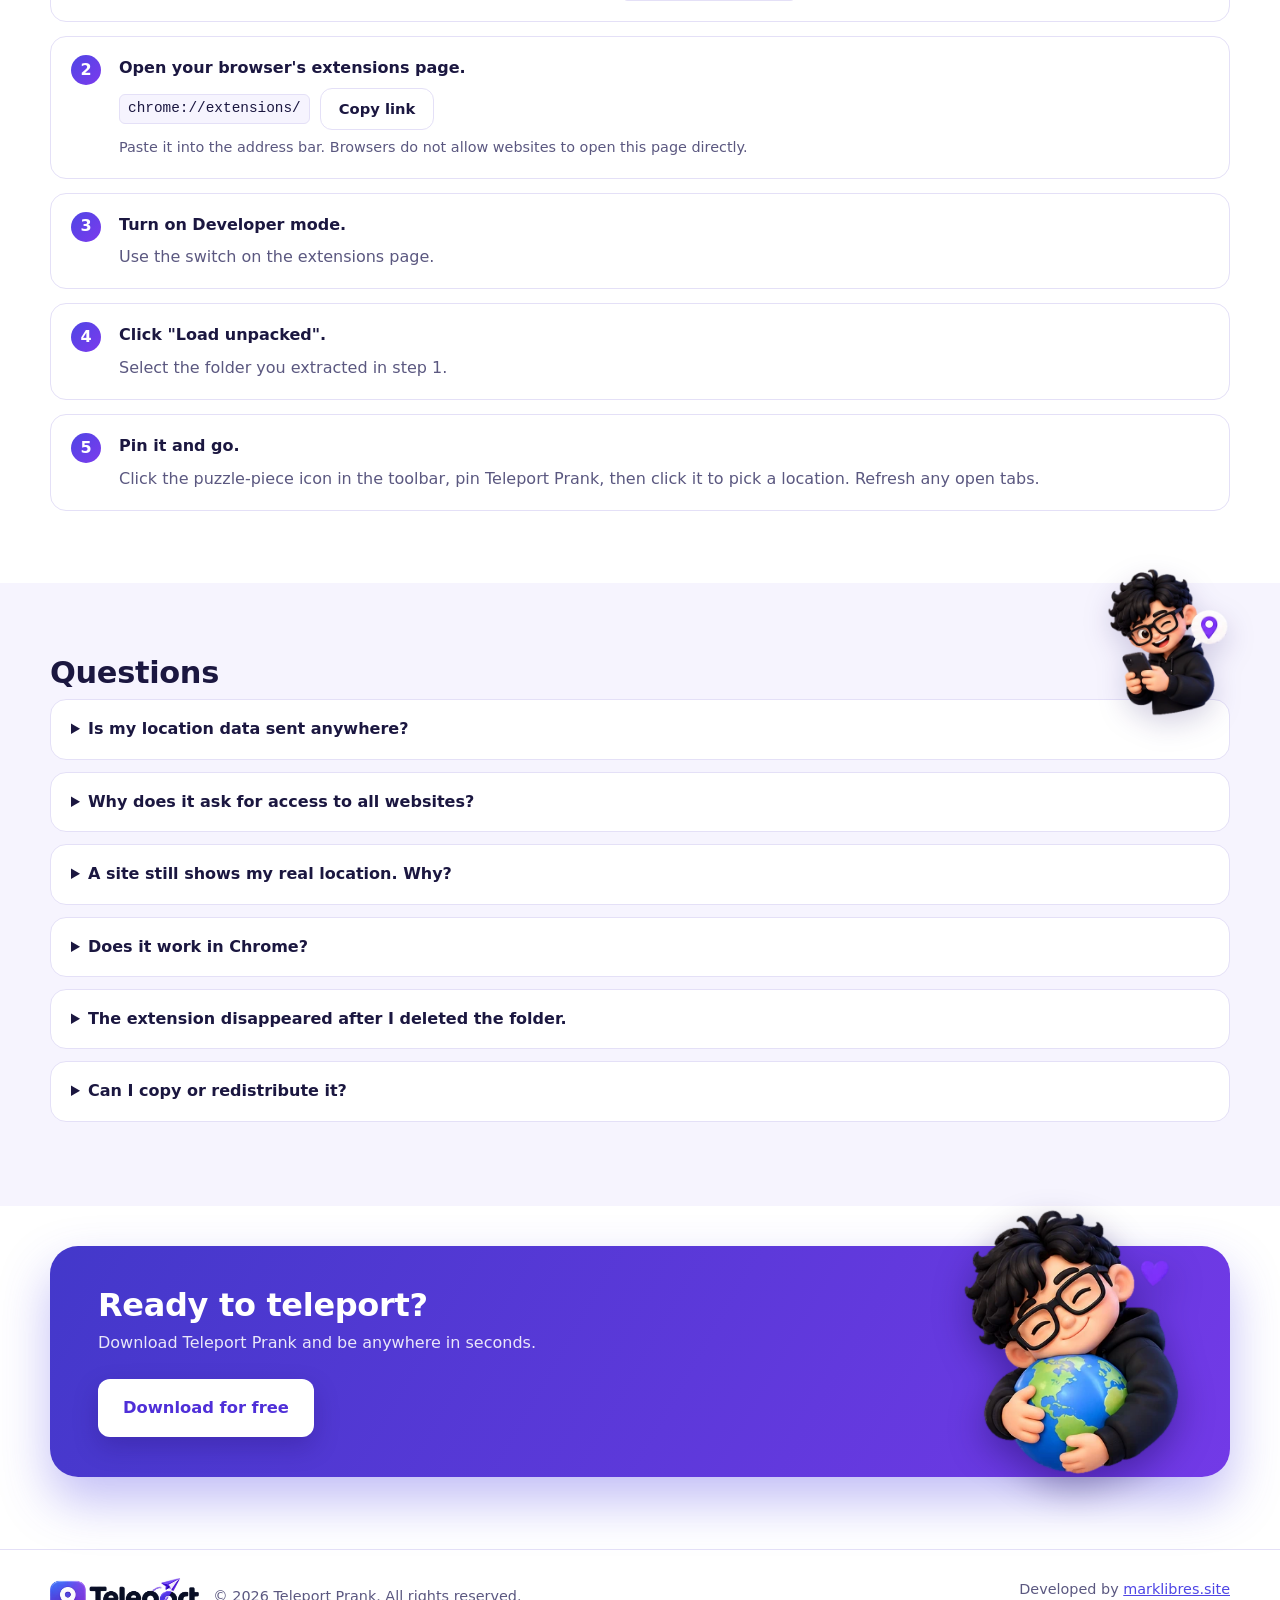
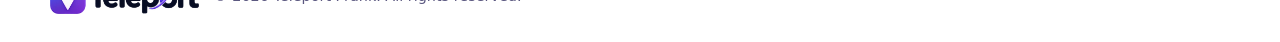
==== commit 0411fb81: "Add entrance, floating and scroll-reveal animations" ====
--- a/index.html
+++ b/index.html
@@ -9,6 +9,7 @@
   <meta name="color-scheme" content="light">
   <link rel="icon" href="assets/icon.png">
   <link rel="stylesheet" href="styles.css">
+  <script>document.documentElement.classList.add("js")</script>
 </head>
 <body>
   <a class="skip-link" href="#main">Skip to content</a>
@@ -295,5 +296,6 @@
 
   <script src="script.js"></script>
   <script src="demo.js"></script>
+  <script src="motion.js"></script>
 </body>
 </html>
--- a/styles.css
+++ b/styles.css
@@ -323,6 +323,8 @@
 }
 
 section { padding-block: 72px; }
+
+section { overflow-x: clip; }
 
 section.alt { background: var(--bg-alt); }
 
@@ -684,3 +686,196 @@
   html { scroll-behavior: auto; }
   .btn { transition: none; }
 }
+
+@keyframes rise {
+  from { opacity: 0; translate: 0 24px; }
+  to { opacity: 1; translate: 0 0; }
+}
+
+@keyframes dropIn {
+  from { translate: 0 -100%; }
+  to { translate: 0 0; }
+}
+
+@keyframes slideFromRight {
+  from { opacity: 0; translate: 70px 24px; scale: 0.96; }
+  to { opacity: 1; translate: 0 0; scale: 1; }
+}
+
+@keyframes peekIn {
+  from { opacity: 0; translate: -90px 40px; }
+  to { opacity: 1; translate: 0 0; }
+}
+
+@keyframes popScale {
+  from { opacity: 0; scale: 0.4; }
+  to { opacity: 1; scale: 1; }
+}
+
+@keyframes floaty {
+  0%, 100% { translate: 0 0; }
+  50% { translate: 0 -10px; }
+}
+
+@keyframes sway {
+  0%, 100% { rotate: 0deg; }
+  50% { rotate: 2deg; }
+}
+
+@keyframes wiggle {
+  0%, 82%, 100% { rotate: 0deg; }
+  86% { rotate: 5deg; }
+  90% { rotate: -4deg; }
+  94% { rotate: 3deg; }
+}
+
+@keyframes planeFly {
+  0%, 100% { translate: 0 0; }
+  50% { translate: 10px -7px; }
+}
+
+@keyframes glow {
+  0%, 100% { box-shadow: 0 10px 22px rgba(79, 70, 229, 0.35); }
+  50% { box-shadow: 0 14px 34px rgba(124, 58, 237, 0.6); }
+}
+
+@keyframes shift {
+  0%, 100% { background-position: 0% 50%; }
+  50% { background-position: 100% 50%; }
+}
+
+@keyframes badgePop {
+  from { scale: 0; }
+  to { scale: 1; }
+}
+
+.site-header { animation: dropIn 0.6s ease both; }
+
+.hero .pill { animation: rise 0.7s ease 0.15s both; }
+.hero h1 { animation: rise 0.8s ease 0.25s both; }
+.hero .lead { animation: rise 0.8s ease 0.4s both; }
+.hero-actions { animation: rise 0.8s ease 0.55s both; }
+.hero .trust { animation: rise 0.8s ease 0.7s both; }
+
+.h1-plane { animation: planeFly 3.4s ease-in-out 1.2s infinite; }
+
+.hero-actions .btn-primary { animation: glow 2.8s ease-in-out 1.6s infinite; }
+
+.badge-prank { animation: wiggle 5s ease-in-out 1.5s infinite; }
+
+.hero-popup { animation: slideFromRight 1s cubic-bezier(0.2, 0.7, 0.2, 1) 0.3s both; }
+
+.hero-mascot {
+  animation:
+    peekIn 0.9s cubic-bezier(0.2, 0.8, 0.2, 1) 0.6s both,
+    sway 5s ease-in-out 1.6s infinite;
+  transform-origin: 50% 90%;
+}
+
+.bubble {
+  animation:
+    popScale 0.55s cubic-bezier(0.34, 1.56, 0.64, 1) 1.3s both,
+    wiggle 6s ease-in-out 2.4s infinite;
+}
+
+.card-paris {
+  animation:
+    popScale 0.6s cubic-bezier(0.34, 1.56, 0.64, 1) 0.9s both,
+    floaty 5.2s ease-in-out 1.5s infinite;
+}
+
+.card-ny {
+  animation:
+    popScale 0.6s cubic-bezier(0.34, 1.56, 0.64, 1) 1s both,
+    floaty 4.6s ease-in-out 1.6s infinite;
+}
+
+.card-tokyo {
+  animation:
+    popScale 0.6s cubic-bezier(0.34, 1.56, 0.64, 1) 1.1s both,
+    floaty 5.8s ease-in-out 1.7s infinite;
+}
+
+.js [data-reveal] {
+  opacity: 0;
+  transition:
+    opacity 0.7s ease var(--d, 0s),
+    transform 0.8s cubic-bezier(0.2, 0.7, 0.2, 1) var(--d, 0s);
+}
+
+.js [data-reveal="up"] { transform: translateY(32px); }
+.js [data-reveal="left"] { transform: translateX(-40px); }
+.js [data-reveal="right"] { transform: translateX(40px); }
+.js [data-reveal="zoom"] { transform: scale(0.92); }
+
+.js [data-reveal].in {
+  opacity: 1;
+  transform: none;
+}
+
+.section-mascot { animation: floaty 5s ease-in-out infinite; }
+
+.dest-btn img { animation: floaty 3.8s ease-in-out infinite; }
+.dest-btn:nth-of-type(2) img { animation-delay: -0.7s; }
+.dest-btn:nth-of-type(3) img { animation-delay: -1.4s; }
+.dest-btn:nth-of-type(4) img { animation-delay: -2.1s; }
+.dest-btn:nth-of-type(5) img { animation-delay: -2.8s; }
+
+.how li.in .how-num {
+  animation: badgePop 0.5s cubic-bezier(0.34, 1.56, 0.64, 1) calc(var(--d, 0s) + 0.3s) both;
+}
+
+.how li,
+.card,
+.steps li,
+details {
+  transition: translate 0.25s ease, box-shadow 0.25s ease;
+}
+
+.how li:hover,
+.card:hover,
+.steps li:hover {
+  translate: 0 -5px;
+  box-shadow: 0 18px 34px rgba(60, 40, 160, 0.14);
+}
+
+.how-icon {
+  transition: rotate 0.3s ease, scale 0.3s ease;
+}
+
+.how li:hover .how-icon {
+  rotate: -6deg;
+  scale: 1.1;
+}
+
+.card-emote img {
+  transition: rotate 0.3s ease, scale 0.3s ease;
+}
+
+.card-emote:hover img {
+  rotate: -7deg;
+  scale: 1.1;
+}
+
+details[open] > p { animation: rise 0.35s ease both; }
+
+.cta {
+  background-size: 200% 200%;
+  animation: shift 10s ease infinite;
+}
+
+.cta-mascot { animation: floaty 4.5s ease-in-out infinite; }
+
+@media (prefers-reduced-motion: reduce) {
+  *,
+  *::before,
+  *::after {
+    animation: none !important;
+    transition: none !important;
+  }
+
+  .js [data-reveal] {
+    opacity: 1 !important;
+    transform: none !important;
+  }
+}
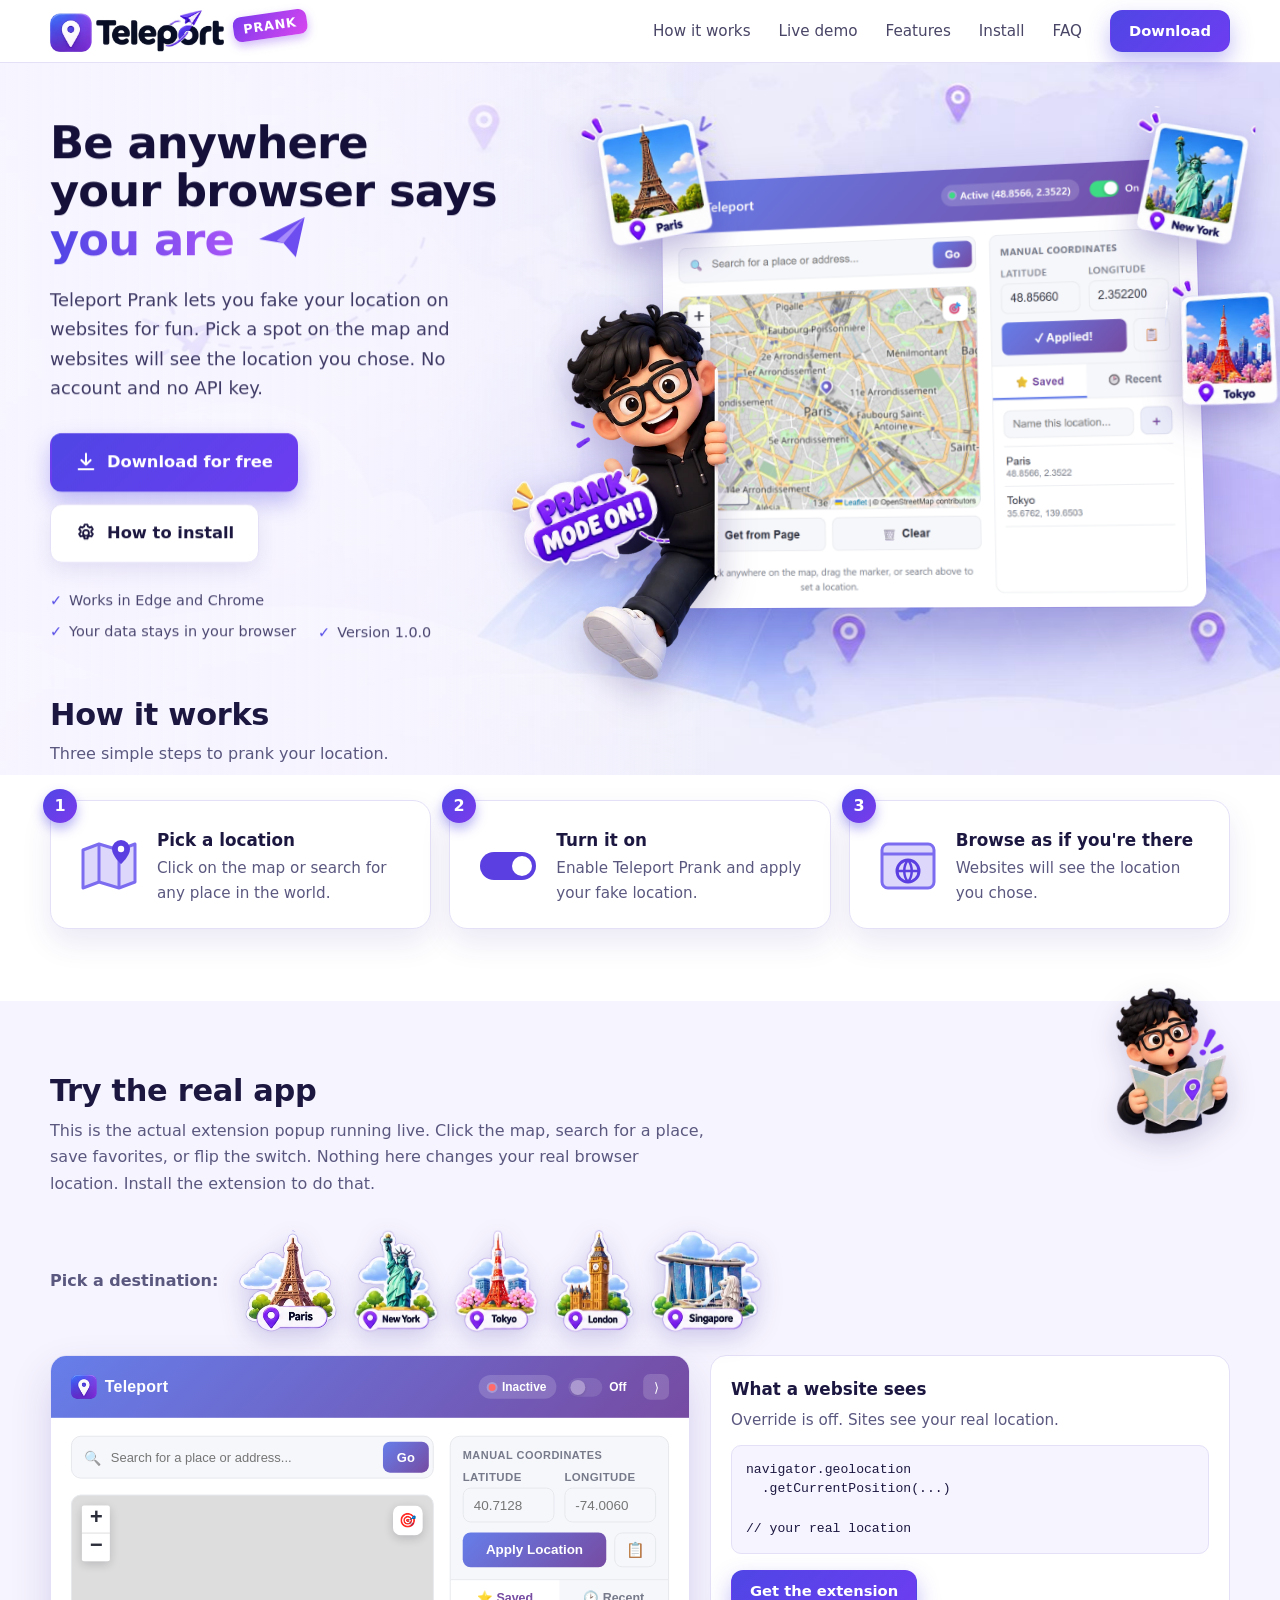
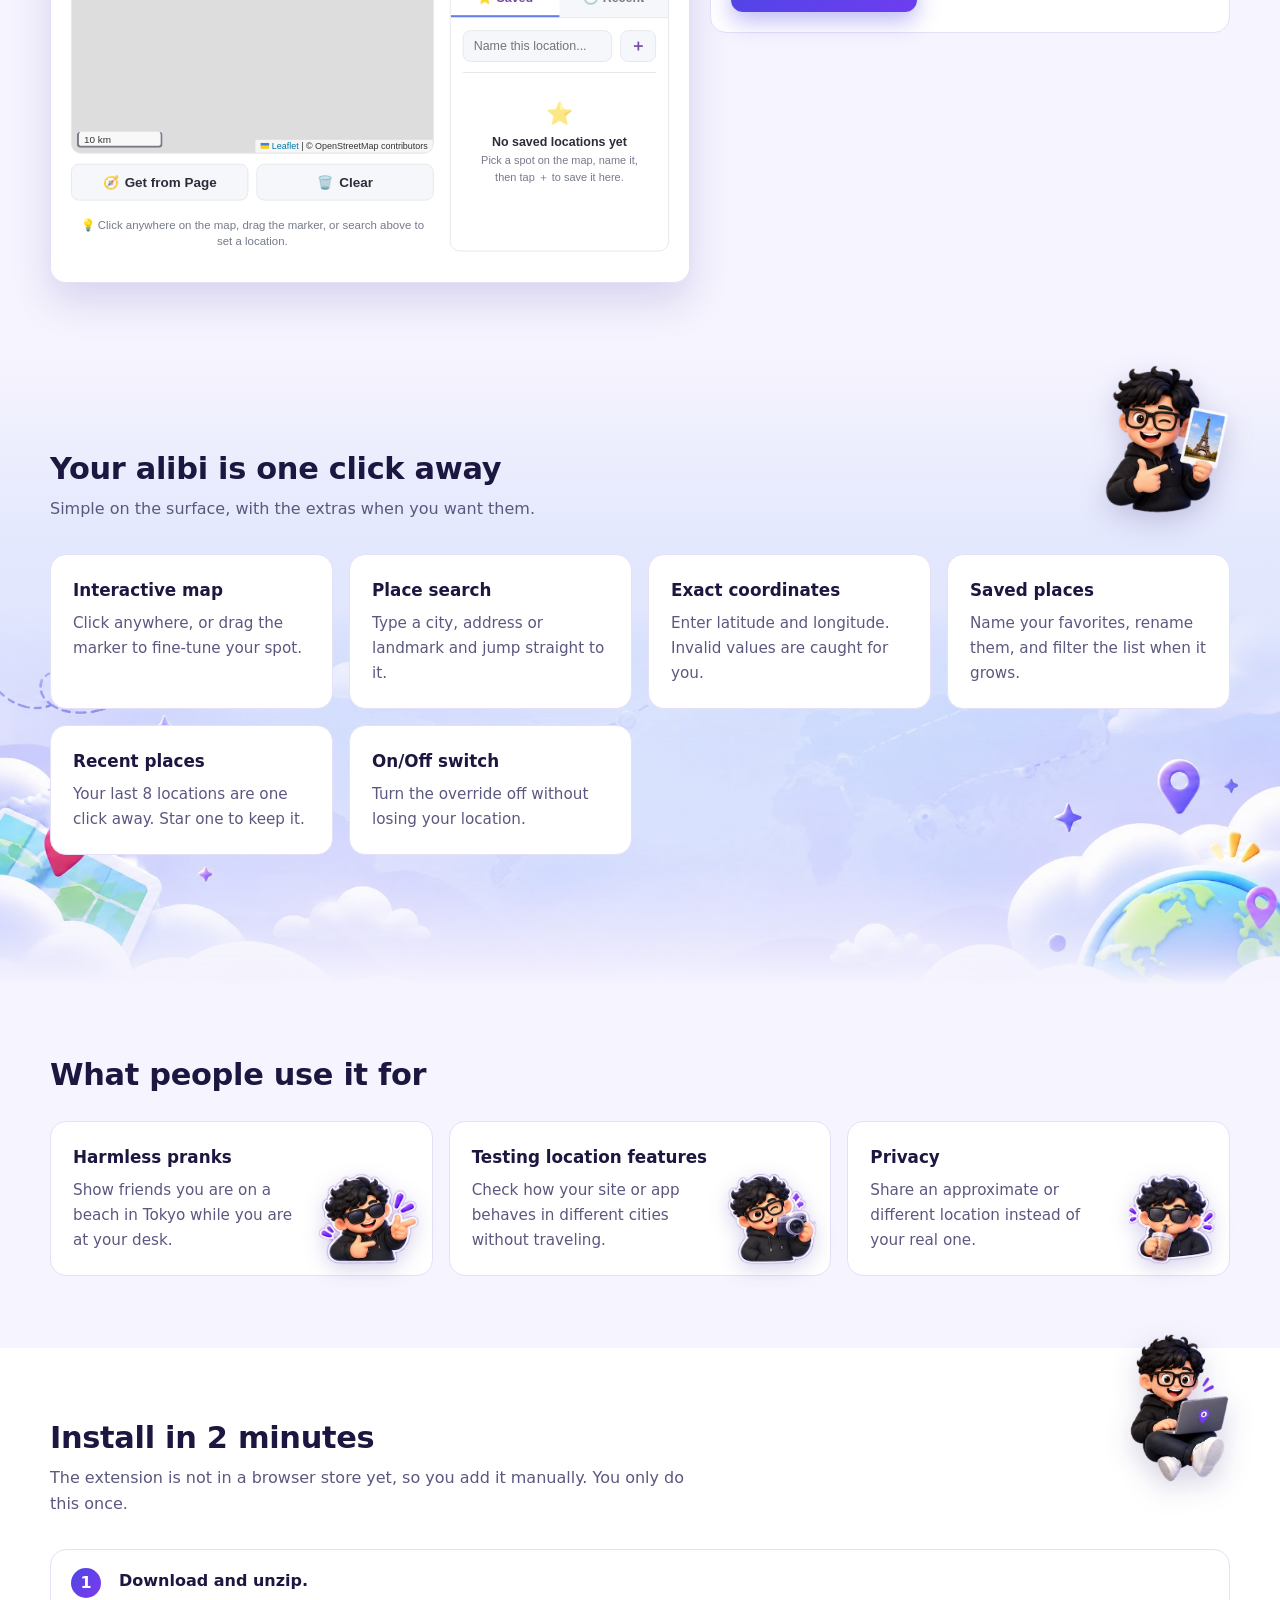
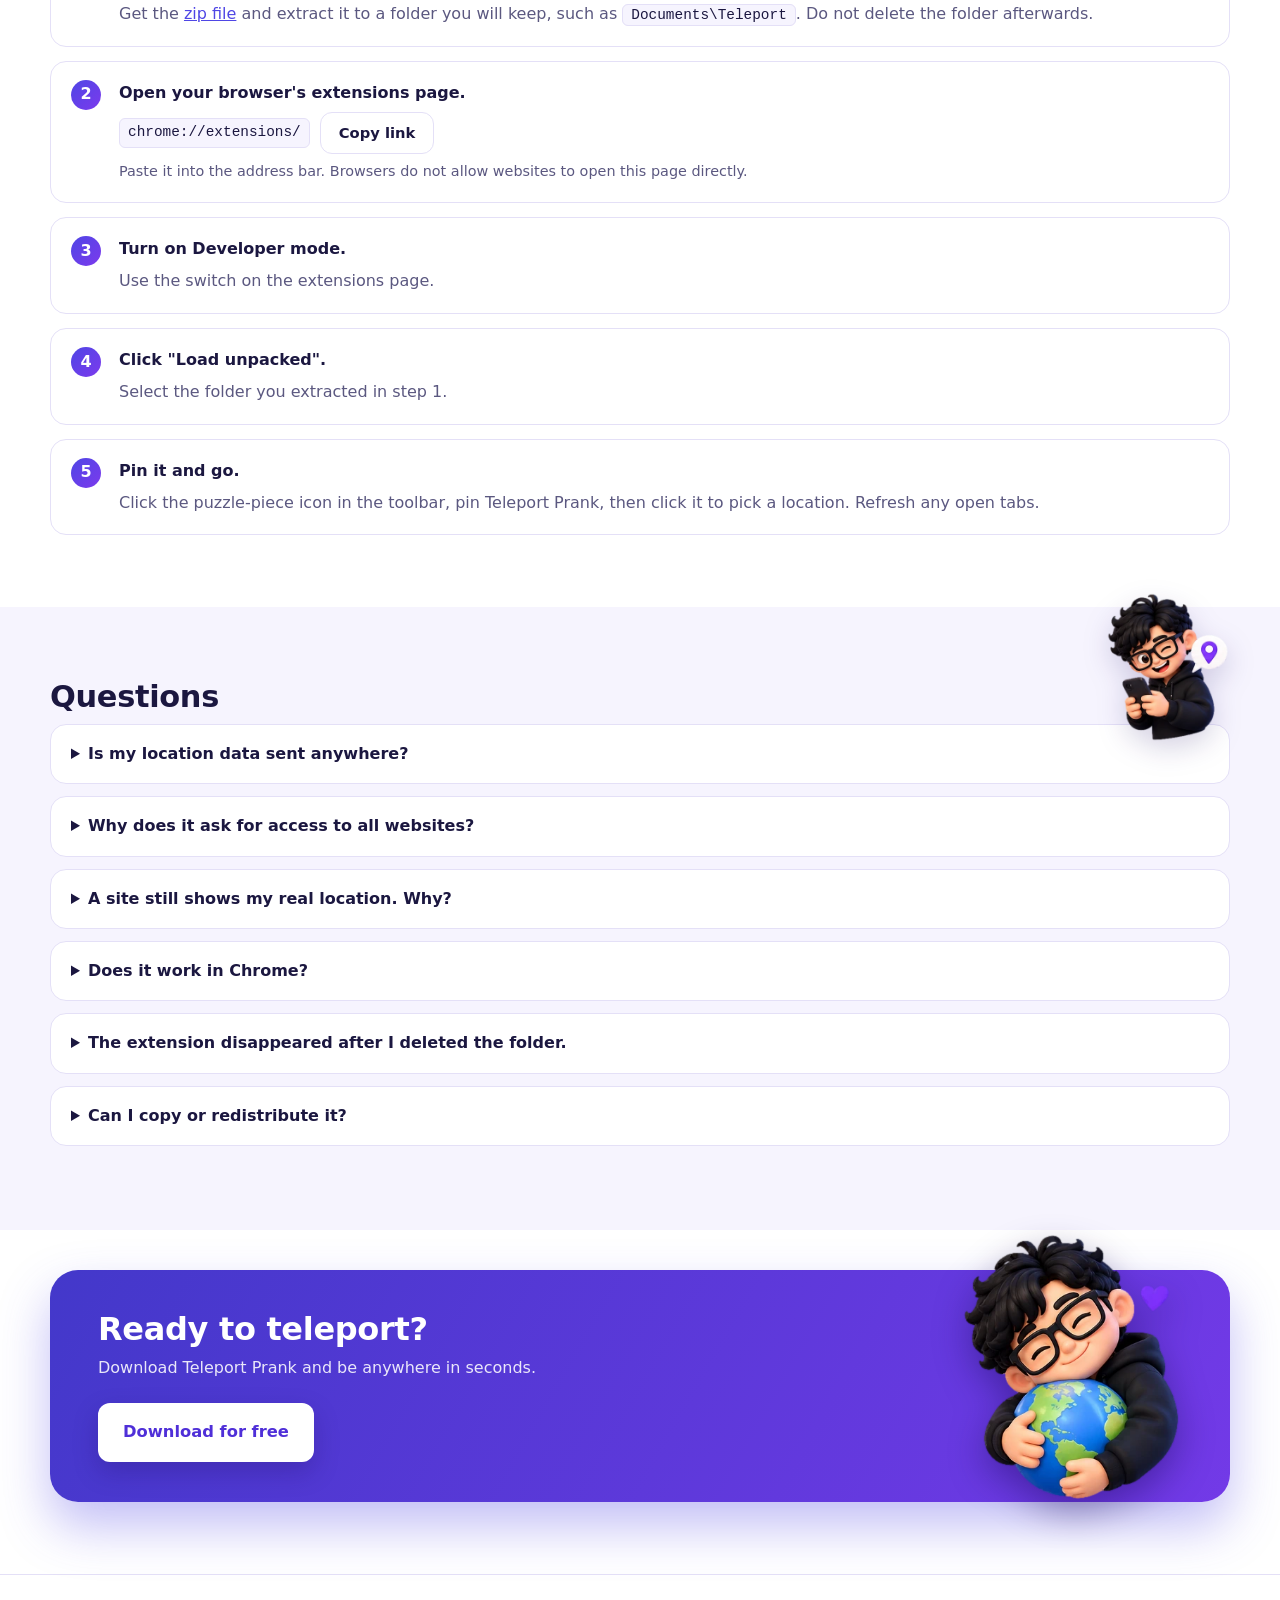
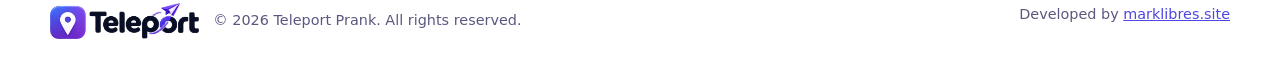
==== commit 9c09d1ac: "Add parallax, features background and fix Get from Page demo - Hero parallax (scroll and mouse) and " ====
--- a/index.html
+++ b/index.html
@@ -35,10 +35,6 @@
     <div id="top" class="hero-band">
       <div class="wrap hero">
         <div class="hero-text">
-          <span class="pill">
-            <svg viewBox="0 0 24 24" width="20" height="20" aria-hidden="true"><path fill="currentColor" d="M7.5 6h9a5.5 5.5 0 0 1 5.4 6.5l-.7 4A3.2 3.2 0 0 1 15.9 19l-1.6-2H9.7l-1.6 2a3.2 3.2 0 0 1-5.3-2.5l-.7-4A5.5 5.5 0 0 1 7.5 6Zm.5 3H7v1H6v1.5h1v1h1.5v-1h1V10h-1V9Zm8.5.5a1 1 0 1 0 0 2 1 1 0 0 0 0-2Zm2 2a1 1 0 1 0 0 2 1 1 0 0 0 0-2Z"/></svg>
-            PRANK YOUR LOCATION
-          </span>
           <h1>Be anywhere<br>your browser says<br><span class="grad">you are</span>
             <svg class="h1-plane" viewBox="0 0 48 40" width="52" height="44" aria-hidden="true"><path d="M2 18 46 2 34 38 24 24 2 18Z" fill="#6d4cf0"/><path d="M24 24 46 2 18 21Z" fill="#a78bfa"/></svg>
           </h1>
@@ -61,16 +57,18 @@
         </div>
 
         <div class="hero-visual">
-          <img class="float-card card-paris" src="assets/stickers/paris.webp" width="285" height="300" alt="" aria-hidden="true">
-          <img class="float-card card-ny" src="assets/stickers/newyork.webp" width="266" height="300" alt="" aria-hidden="true">
-          <img class="float-card card-tokyo" src="assets/stickers/tokyo.webp" width="273" height="300" alt="" aria-hidden="true">
-
-          <div class="hero-popup">
-            <img src="assets/screenshot.png" width="640" height="515" alt="The Teleport popup showing a map of Paris, the active location in the header, manual coordinate fields, and a saved locations list.">
-          </div>
-
-          <img class="hero-mascot" src="assets/mascot/peek.webp" width="284" height="640" alt="" aria-hidden="true">
-          <img class="bubble" src="assets/stickers/bubble.webp" width="440" height="281" alt="Prank mode on!">
+          <div class="layer layer-paris"><img class="float-card card-paris" src="assets/stickers/paris.webp" width="285" height="300" alt="" aria-hidden="true"></div>
+          <div class="layer layer-ny"><img class="float-card card-ny" src="assets/stickers/newyork.webp" width="266" height="300" alt="" aria-hidden="true"></div>
+          <div class="layer layer-tokyo"><img class="float-card card-tokyo" src="assets/stickers/tokyo.webp" width="273" height="300" alt="" aria-hidden="true"></div>
+
+          <div class="layer-popup">
+            <div class="hero-popup">
+              <img src="assets/screenshot.png" width="640" height="515" alt="The Teleport popup showing a map of Paris, the active location in the header, manual coordinate fields, and a saved locations list.">
+            </div>
+          </div>
+
+          <div class="layer layer-mascot"><img class="hero-mascot" src="assets/mascot/peek.webp" width="284" height="640" alt="" aria-hidden="true"></div>
+          <div class="layer layer-bubble"><img class="bubble" src="assets/stickers/bubble.webp" width="440" height="281" alt="Prank mode on!"></div>
         </div>
       </div>
     </div>
@@ -142,10 +140,10 @@
       </div>
     </section>
 
-    <section id="features">
-      <div class="wrap">
-        <div class="section-head">
-          <h2>Everything you need, nothing you don't</h2>
+    <section id="features" data-parallax-bg>
+      <div class="wrap">
+        <div class="section-head">
+          <h2>Your alibi is one click away</h2>
           <img class="section-mascot" src="assets/mascot/photo.webp" width="328" height="372" alt="" aria-hidden="true">
         </div>
         <p class="section-lead">Simple on the surface, with the extras when you want them.</p>
--- a/styles.css
+++ b/styles.css
@@ -161,15 +161,27 @@
 .btn-large { padding: 15px 24px; font-size: 1.02rem; }
 
 .hero-band {
-  background: #efeefc url("assets/hero-bg.jpg") center bottom / cover no-repeat;
+  background: #efeefc;
   position: relative;
   overflow: hidden;
+  isolation: isolate;
 }
 
 .hero-band::before {
   content: "";
   position: absolute;
+  inset: -16% -3% -3% -3%;
+  z-index: -2;
+  background: url("assets/hero-bg.jpg") center bottom / cover no-repeat;
+  transform: translate3d(calc(var(--mx, 0) * -10px), calc(var(--my, 0) * -6px + var(--sy, 0) * 0.2px), 0);
+  will-change: transform;
+}
+
+.hero-band::after {
+  content: "";
+  position: absolute;
   inset: 0;
+  z-index: -1;
   background: linear-gradient(90deg, rgba(247, 245, 255, 0.94) 0%, rgba(247, 245, 255, 0.8) 34%, rgba(247, 245, 255, 0) 56%);
   pointer-events: none;
 }
@@ -879,3 +891,87 @@
     transform: none !important;
   }
 }
+
+.hero-text {
+  transform: translate3d(calc(var(--mx, 0) * 6px), calc(var(--sy, 0) * 0.07px), 0);
+  will-change: transform;
+}
+
+.layer {
+  position: absolute;
+  inset: 0;
+  pointer-events: none;
+  will-change: transform;
+}
+
+.layer-popup {
+  position: relative;
+  z-index: 2;
+  transform: translate3d(calc(var(--mx, 0) * -8px), calc(var(--my, 0) * -5px + var(--sy, 0) * -0.03px), 0);
+  will-change: transform;
+}
+
+.layer-paris {
+  z-index: 3;
+  transform: translate3d(calc(var(--mx, 0) * -18px), calc(var(--my, 0) * -10px + var(--sy, 0) * -0.06px), 0);
+}
+
+.layer-ny {
+  z-index: 3;
+  transform: translate3d(calc(var(--mx, 0) * -14px), calc(var(--my, 0) * -8px + var(--sy, 0) * -0.09px), 0);
+}
+
+.layer-tokyo {
+  z-index: 3;
+  transform: translate3d(calc(var(--mx, 0) * -22px), calc(var(--my, 0) * -12px + var(--sy, 0) * -0.12px), 0);
+}
+
+.layer-mascot {
+  z-index: 4;
+  transform: translate3d(calc(var(--mx, 0) * -26px), calc(var(--my, 0) * -14px + var(--sy, 0) * -0.1px), 0);
+}
+
+.layer-bubble {
+  z-index: 5;
+  transform: translate3d(calc(var(--mx, 0) * -34px), calc(var(--my, 0) * -18px + var(--sy, 0) * -0.15px), 0);
+}
+
+@media (prefers-reduced-motion: reduce) {
+  .hero-band::before,
+  .hero-text,
+  .layer,
+  .layer-popup {
+    transform: none !important;
+  }
+}
+
+#features {
+  position: relative;
+  isolation: isolate;
+  padding-block: 96px 130px;
+  background: linear-gradient(180deg, #f6f4fe 0%, #e3e8fd 30%, #dde3fd 68%, #f6f4fe 100%);
+}
+
+#features::before {
+  content: "";
+  position: absolute;
+  inset: auto 0 0 0;
+  aspect-ratio: 2048 / 600;
+  z-index: -1;
+  background: url("assets/features-bg.jpg") center calc(50% + var(--bgy, 0) * 0.714%) / 100% auto no-repeat;
+  -webkit-mask-image: linear-gradient(to bottom, transparent 0, #000 35%, #000 70%, transparent 100%);
+  mask-image: linear-gradient(to bottom, transparent 0, #000 35%, #000 70%, transparent 100%);
+}
+
+@media (max-width: 760px) {
+  #features::before {
+    aspect-ratio: auto;
+    height: 460px;
+    background-size: auto 125%;
+  }
+}
+
+@media (prefers-reduced-motion: reduce) {
+  #features::before { background-position: center 50%; }
+}
+}
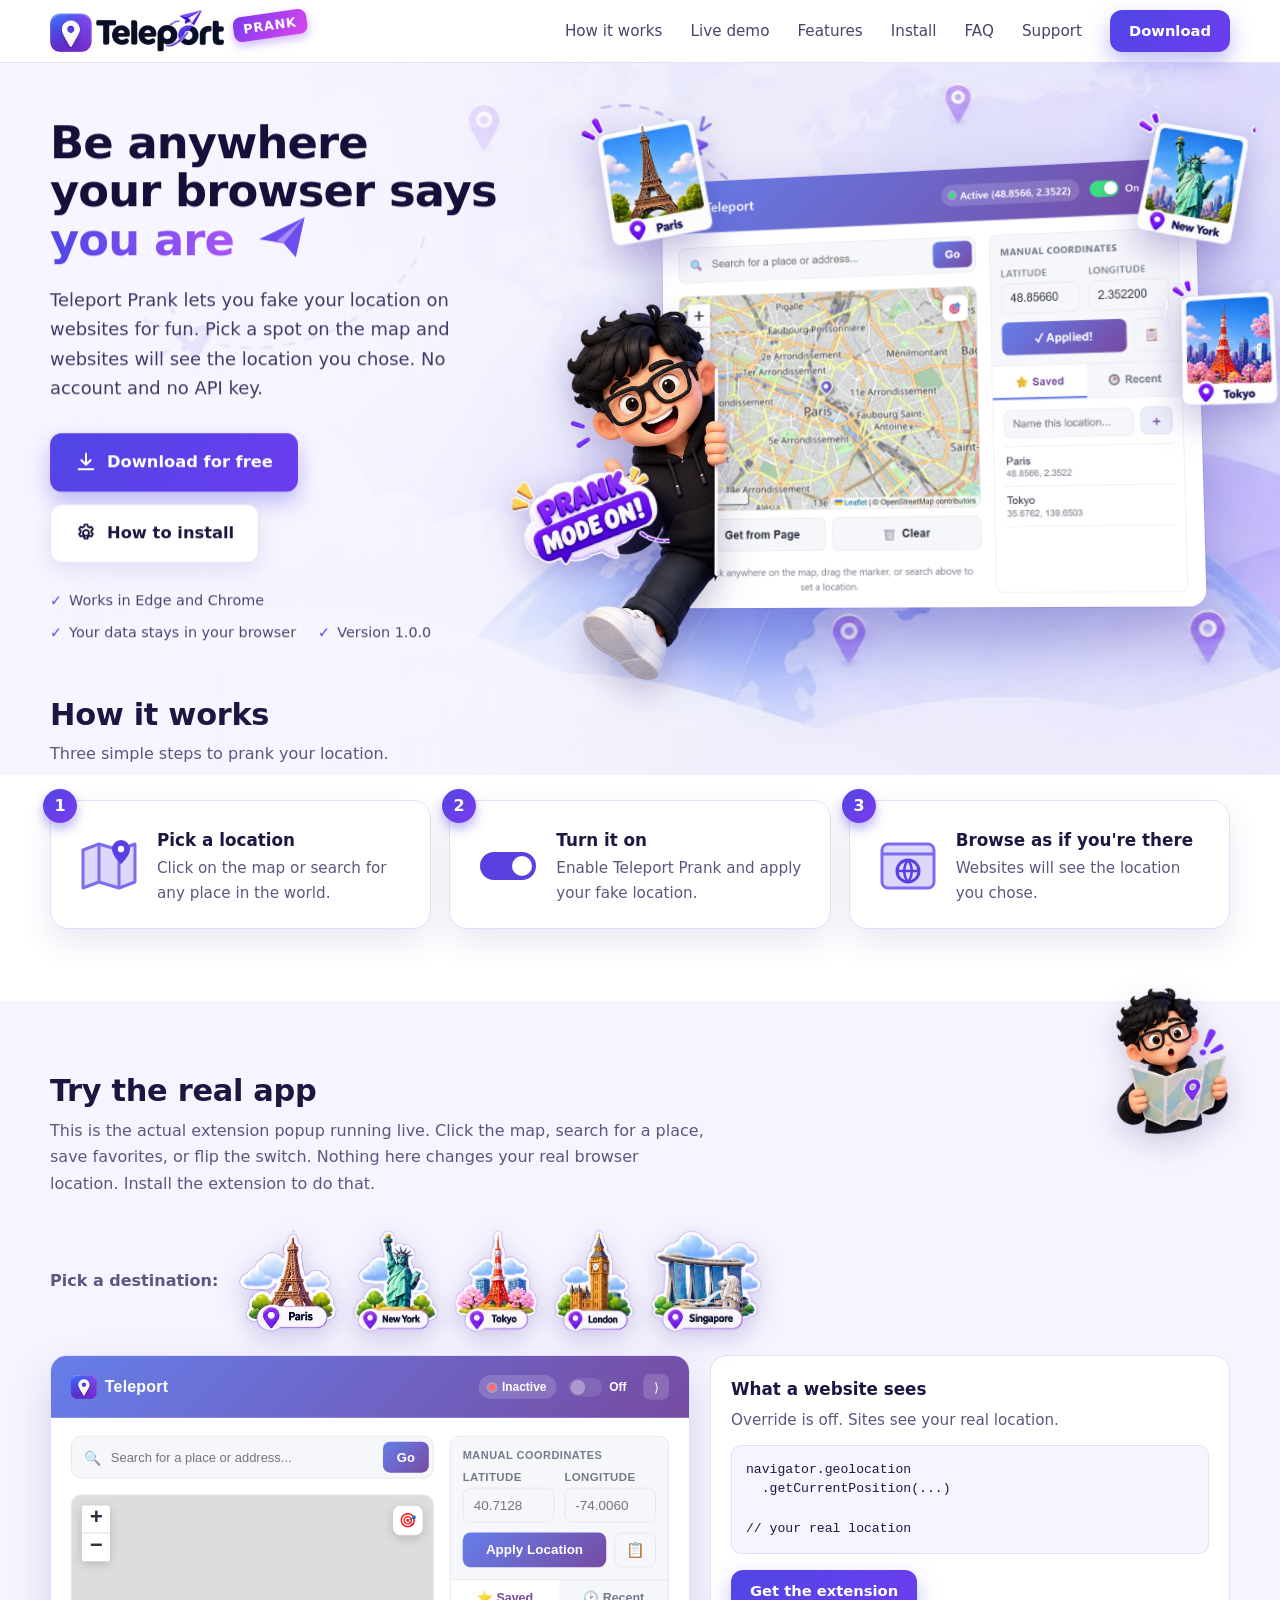
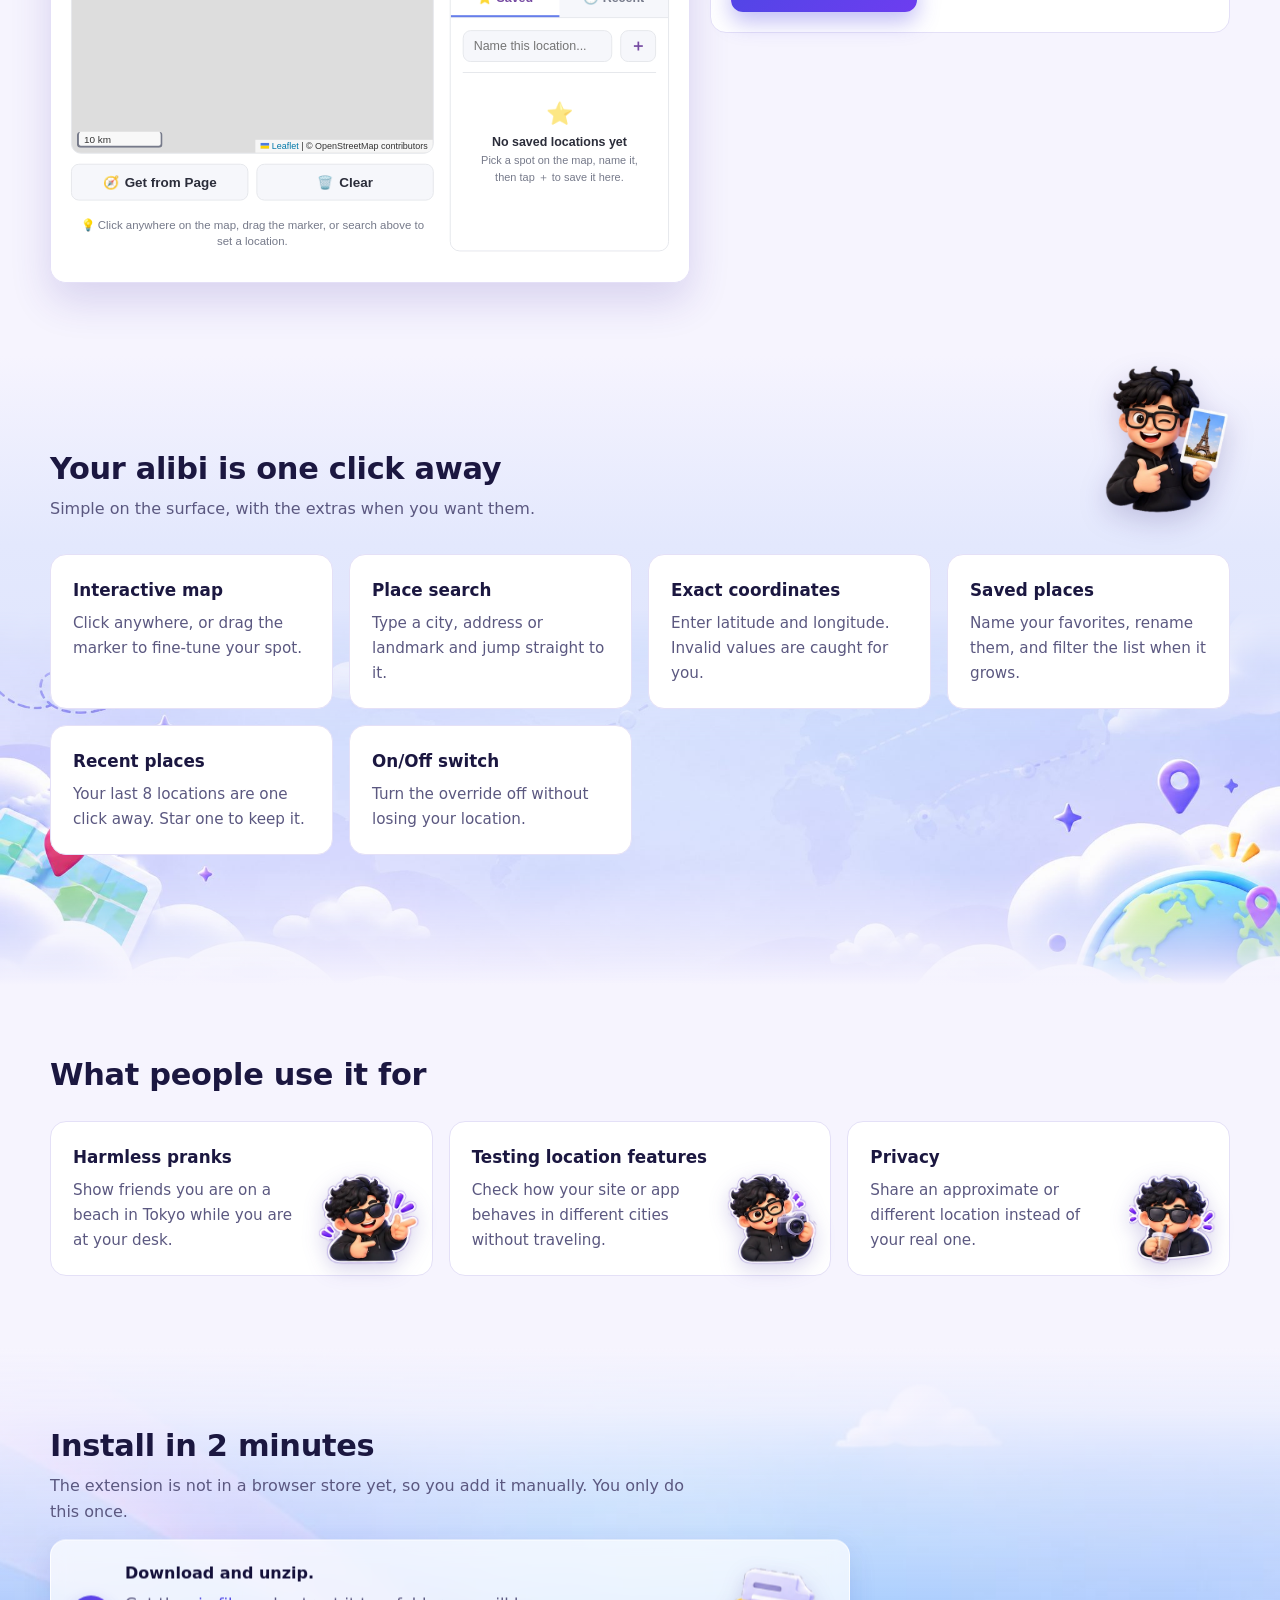
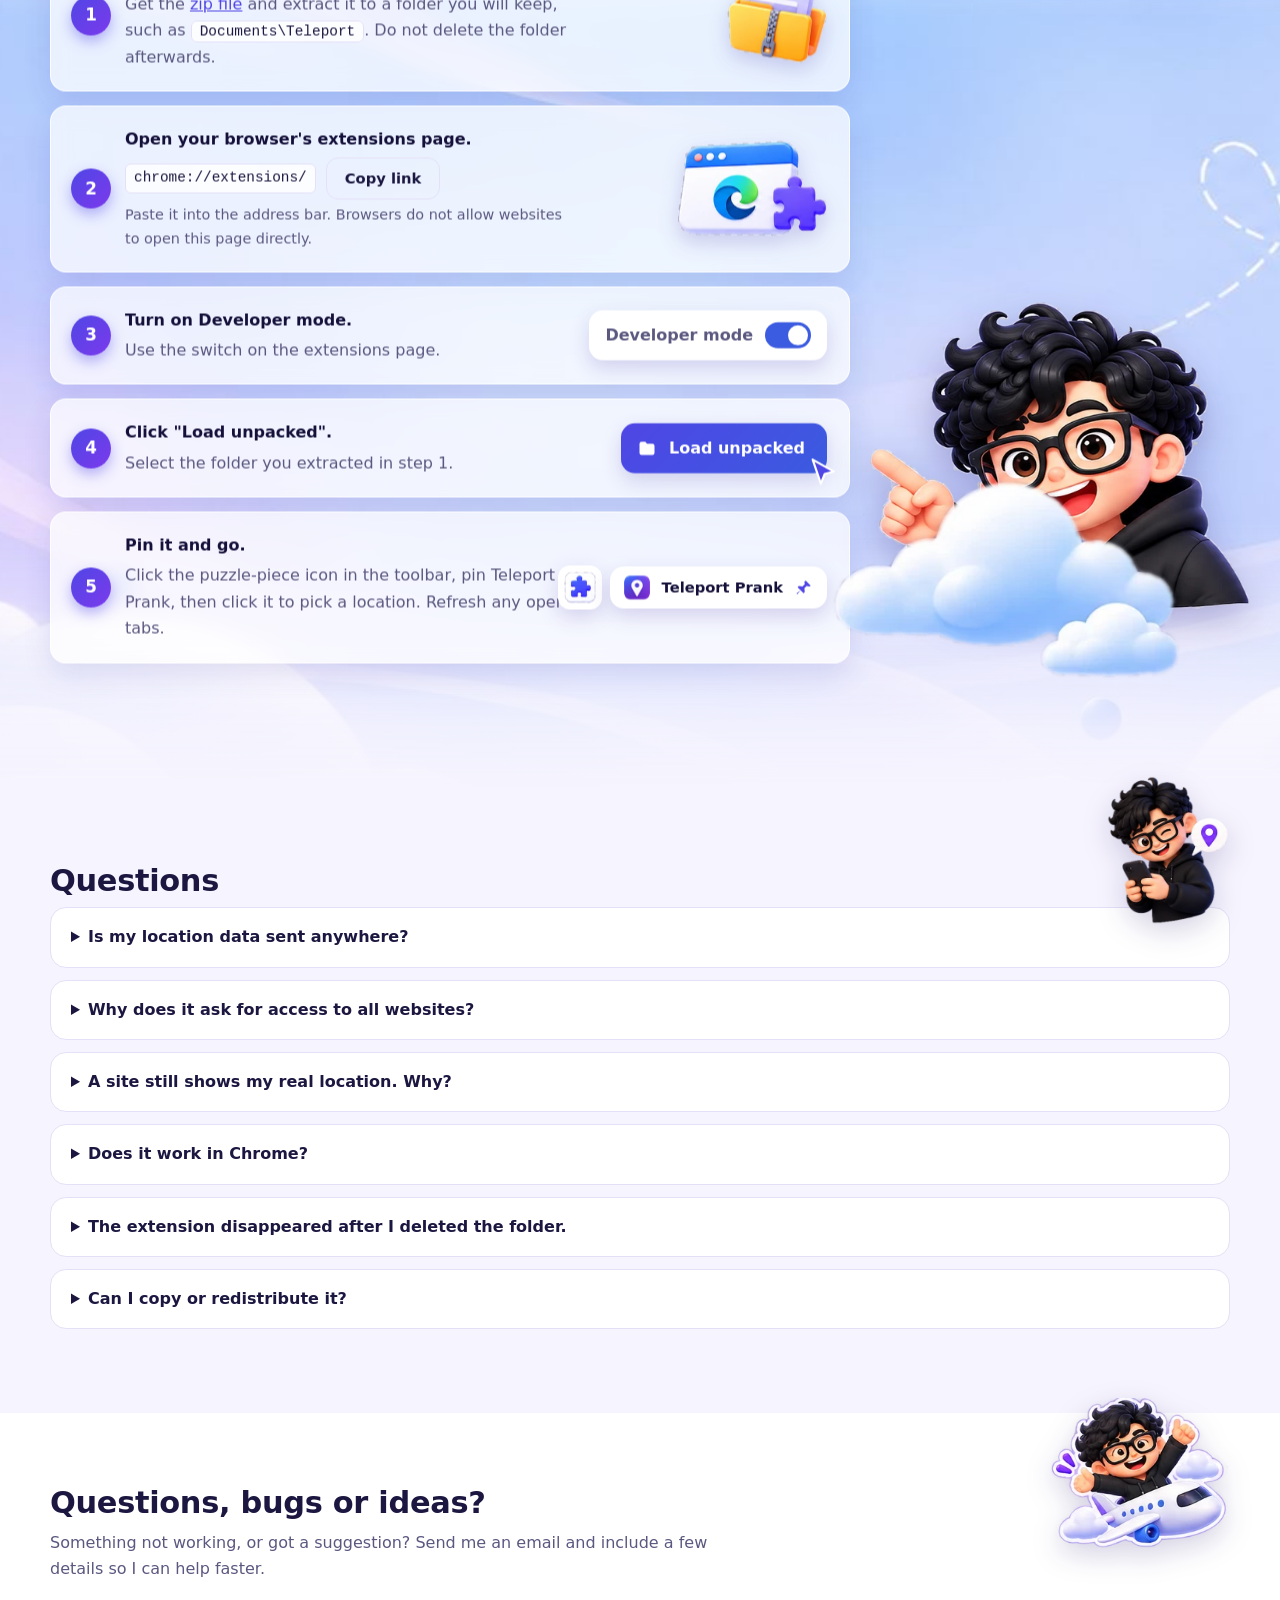
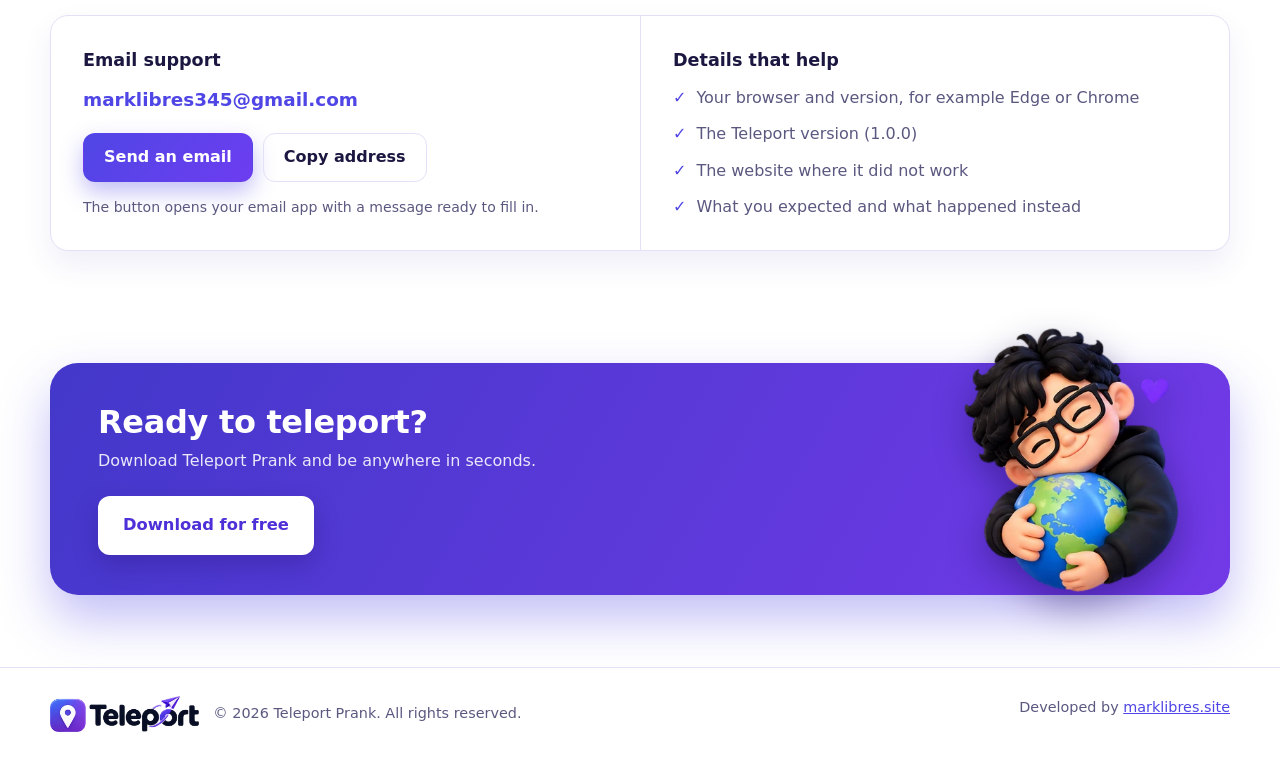
==== commit 7f79fd0e: "Add support section and redesign install section - Support section with a pre-filled email button an" ====
--- a/index.html
+++ b/index.html
@@ -26,6 +26,7 @@
         <a href="#features">Features</a>
         <a href="#install">Install</a>
         <a href="#faq">FAQ</a>
+        <a href="#support">Support</a>
         <a class="btn btn-primary btn-small" href="downloads/teleport-v1.0.0.zip" download>Download</a>
       </nav>
     </div>
@@ -199,17 +200,17 @@
       </div>
     </section>
 
-    <section id="install">
-      <div class="wrap">
+    <section id="install" data-parallax-bg>
+      <div class="wrap install-wrap">
         <div class="section-head">
           <h2>Install in 2 minutes</h2>
-          <img class="section-mascot" src="assets/mascot/laptop.webp" width="298" height="422" alt="" aria-hidden="true">
         </div>
         <p class="section-lead">The extension is not in a browser store yet, so you add it manually. You only do this once.</p>
         <ol class="steps">
           <li>
             <strong>Download and unzip.</strong>
             <span>Get the <a href="downloads/teleport-v1.0.0.zip" download>zip file</a> and extract it to a folder you will keep, such as <code>Documents\Teleport</code>. Do not delete the folder afterwards.</span>
+            <img class="step-art" src="assets/install/folder.webp" width="210" height="202" alt="" aria-hidden="true">
           </li>
           <li>
             <strong>Open your browser's extensions page.</strong>
@@ -218,20 +219,28 @@
               <button type="button" class="btn btn-ghost btn-small" id="copyUrl">Copy link</button>
             </span>
             <span class="hint" id="extHint">Paste it into the address bar. Browsers do not allow websites to open this page directly.</span>
+            <img class="step-art" src="assets/install/browser.webp" width="240" height="154" alt="" aria-hidden="true">
           </li>
           <li>
             <strong>Turn on Developer mode.</strong>
             <span>Use the switch on the extensions page.</span>
+            <span class="step-art chip-toggle" aria-hidden="true">Developer mode <i></i></span>
           </li>
           <li>
             <strong>Click "Load unpacked".</strong>
             <span>Select the folder you extracted in step 1.</span>
+            <span class="step-art chip-load" aria-hidden="true"><svg viewBox="0 0 24 24" width="20" height="20"><path fill="#fff" d="M3 6.5A2.5 2.5 0 0 1 5.5 4H10l2 2.5h6.5A2.5 2.5 0 0 1 21 9v8.5a2.5 2.5 0 0 1-2.5 2.5h-13A2.5 2.5 0 0 1 3 17.5Z"/></svg>Load unpacked<svg class="cursor" viewBox="0 0 24 24" width="34" height="34"><path fill="#4f46e5" stroke="#fff" stroke-width="1.5" stroke-linejoin="round" d="M4 3l15 8.5-6.5 1.7L9.8 20Z"/></svg></span>
           </li>
           <li>
             <strong>Pin it and go.</strong>
             <span>Click the puzzle-piece icon in the toolbar, pin Teleport Prank, then click it to pick a location. Refresh any open tabs.</span>
+            <span class="step-art chip-pin" aria-hidden="true"><img src="assets/install/puzzle.webp" width="90" height="87" alt=""><b><img src="assets/icon.png" width="26" height="26" alt="">Teleport Prank<svg viewBox="0 0 24 24" width="18" height="18"><path fill="#4f46e5" d="M14.5 3 21 9.5l-2 1-3.5-.5-3 3 .5 5-1.5 1.5-4-4L3 21l-1-1 5.5-4.5-4-4L5 10l5 .5 3-3-.5-3.500Z"/></svg></b></span>
           </li>
         </ol>
+        <div class="install-hero" aria-hidden="true">
+          <img class="install-mascot" src="assets/install/mascot.webp" width="488" height="395" alt="">
+          <img class="install-cloud" src="assets/install/cloud.webp" width="321" height="184" alt="">
+        </div>
       </div>
     </section>
 
@@ -265,6 +274,36 @@
           <summary>Can I copy or redistribute it?</summary>
           <p>Personal use is allowed. Copying, modifying and redistributing are not. The license is included in the project.</p>
         </details>
+      </div>
+    </section>
+
+    <section id="support">
+      <div class="wrap">
+        <div class="section-head">
+          <h2>Questions, bugs or ideas?</h2>
+          <img class="section-mascot" src="assets/pack/plane.webp" width="243" height="202" alt="" aria-hidden="true">
+        </div>
+        <p class="section-lead">Something not working, or got a suggestion? Send me an email and include a few details so I can help faster.</p>
+        <div class="support-card">
+          <div class="support-col">
+            <h3>Email support</h3>
+            <p class="support-mail"><span id="supportAddress">marklibres345 [at] gmail.com</span></p>
+            <div class="support-actions">
+              <a class="btn btn-primary" id="supportMail" href="#support">Send an email</a>
+              <button type="button" class="btn btn-ghost" id="copyMail">Copy address</button>
+            </div>
+            <p class="support-note">The button opens your email app with a message ready to fill in.</p>
+          </div>
+          <div class="support-col">
+            <h3>Details that help</h3>
+            <ul class="support-list">
+              <li>Your browser and version, for example Edge or Chrome</li>
+              <li>The Teleport version (1.0.0)</li>
+              <li>The website where it did not work</li>
+              <li>What you expected and what happened instead</li>
+            </ul>
+          </div>
+        </div>
       </div>
     </section>
 
--- a/styles.css
+++ b/styles.css
@@ -974,4 +974,229 @@
 @media (prefers-reduced-motion: reduce) {
   #features::before { background-position: center 50%; }
 }
-}
+
+.support-card {
+  display: grid;
+  grid-template-columns: 1fr 1fr;
+  background: var(--surface);
+  border: 1px solid var(--border);
+  border-radius: 18px;
+  box-shadow: 0 14px 30px rgba(60, 40, 160, 0.08);
+}
+
+.support-col { padding: 30px 32px; }
+
+.support-col + .support-col { border-left: 1px solid var(--border); }
+
+.support-col h3 { margin: 0 0 10px; font-size: 1.1rem; }
+
+@media (max-width: 760px) {
+  .support-card { grid-template-columns: 1fr; }
+  .support-col { padding: 24px 22px; }
+  .support-col + .support-col { border-left: 0; border-top: 1px solid var(--border); }
+}
+
+.support-mail {
+  margin: 0 0 18px;
+  font-size: 1.15rem;
+  font-weight: 700;
+  color: var(--accent);
+  overflow-wrap: anywhere;
+}
+
+.support-actions {
+  display: flex;
+  flex-wrap: wrap;
+  gap: 10px;
+}
+
+.support-note {
+  margin: 14px 0 0;
+  font-size: 0.88rem;
+  color: var(--muted);
+}
+
+.support-list {
+  display: grid;
+  gap: 10px;
+  margin: 0;
+  padding: 0;
+  list-style: none;
+  color: var(--muted);
+}
+
+.support-list li::before {
+  content: "\2713";
+  margin-right: 10px;
+  font-weight: 800;
+  color: var(--accent);
+}
+
+#install {
+  position: relative;
+  isolation: isolate;
+  padding-block: 80px 110px;
+  background: #bcd0fb;
+}
+
+#install { overflow: hidden; background: #f6f4fe; }
+
+#install::after {
+  content: "";
+  position: absolute;
+  inset: 0;
+  z-index: -1;
+  pointer-events: none;
+  background:
+    linear-gradient(to bottom, #f6f4fe 0, rgba(246, 244, 254, 0.9) 6%, rgba(246, 244, 254, 0) 26%),
+    linear-gradient(to top, #f6f4fe 0, rgba(246, 244, 254, 0.9) 6%, rgba(246, 244, 254, 0) 26%);
+}
+
+#install::before {
+  content: "";
+  position: absolute;
+  inset: -90px 0;
+  z-index: -1;
+  background: url("assets/install/install-bg.jpg") center / cover no-repeat;
+  transform: translate3d(0, calc(var(--bgy, 0) * 1.1px), 0);
+  will-change: transform;
+}
+
+.install-wrap { position: relative; }
+
+#install .steps { max-width: 800px; translate: 0 calc(var(--bgy, 0) * -0.25px); }
+
+#install .steps li {
+  position: relative;
+  display: block;
+  min-height: 92px;
+  padding: 20px 270px 20px 74px;
+  background: rgba(255, 255, 255, 0.72);
+  backdrop-filter: blur(10px);
+  -webkit-backdrop-filter: blur(10px);
+  border: 1px solid rgba(255, 255, 255, 0.85);
+  box-shadow: 0 10px 28px rgba(60, 60, 170, 0.14);
+}
+
+#install .steps li::before {
+  top: 50%;
+  translate: 0 -50%;
+  width: 40px;
+  height: 40px;
+  font-size: 1.05rem;
+  box-shadow: 0 6px 14px rgba(79, 70, 229, 0.4);
+}
+
+#install .steps li strong { display: block; margin-bottom: 4px; color: #14103a; }
+
+#install .steps li > span:not(.step-art) { display: block; }
+
+#install .steps li .copy-row { display: flex !important; margin-bottom: 4px; }
+
+#install .steps code { background: rgba(255, 255, 255, 0.8); }
+
+.step-art {
+  position: absolute;
+  right: 22px;
+  top: 50%;
+  translate: 0 -50%;
+  pointer-events: none;
+}
+
+img.step-art { width: auto; height: 96px; filter: drop-shadow(0 8px 10px rgba(60, 40, 160, 0.2)); }
+
+.chip-toggle,
+.chip-load,
+.chip-pin b {
+  display: inline-flex;
+  align-items: center;
+  gap: 12px;
+  font-weight: 700;
+  background: #fff;
+  border-radius: 14px;
+  box-shadow: 0 8px 20px rgba(60, 40, 160, 0.18);
+}
+
+.chip-toggle { padding: 12px 16px; color: #14103a; font-weight: 600; }
+
+.chip-toggle i {
+  position: relative;
+  width: 46px;
+  height: 26px;
+  background: #3b5be0;
+  border-radius: 999px;
+}
+
+.chip-toggle i::after {
+  content: "";
+  position: absolute;
+  top: 3px;
+  right: 3px;
+  width: 20px;
+  height: 20px;
+  background: #fff;
+  border-radius: 50%;
+}
+
+.chip-load {
+  position: absolute;
+  padding: 12px 22px 12px 16px;
+  color: #fff;
+  background: linear-gradient(135deg, #4f46e5, #3b5be0);
+}
+
+#install .steps .chip-load { color: #fff; }
+
+.chip-load .cursor { position: absolute; right: -14px; bottom: -16px; }
+
+.chip-pin { display: flex; align-items: center; gap: 8px; }
+
+.chip-pin > img { width: 44px; height: 44px; padding: 6px; background: #fff; border-radius: 12px; box-shadow: 0 8px 20px rgba(60, 40, 160, 0.18); }
+
+.chip-pin b { padding: 8px 14px; font-size: 0.92rem; color: #14103a; }
+
+.chip-pin b img { width: 26px; height: 26px; border-radius: 7px; }
+
+.install-hero {
+  translate: 0 calc(var(--bgy, 0) * -1.3px);
+  position: absolute;
+  right: -20px;
+  bottom: -20px;
+  width: 380px;
+  pointer-events: none;
+}
+
+.install-mascot {
+  position: relative;
+  display: block;
+  width: 100%;
+  height: auto;
+  filter: drop-shadow(0 14px 18px rgba(30, 10, 100, 0.25));
+}
+
+.install-cloud {
+  position: absolute;
+  left: -10%;
+  bottom: -70px;
+  width: 92%;
+  max-width: none;
+  height: auto;
+}
+
+@media (max-width: 1100px) {
+  #install .steps { max-width: none; }
+  .install-hero { display: none; }
+}
+
+@media (max-width: 700px) {
+  #install .steps li { padding: 20px 20px 20px 66px; }
+  #install .steps li::before { top: 24px; translate: none; }
+  .step-art { position: static; inset: auto; translate: none; margin-top: 12px; display: inline-flex; }
+  img.step-art { height: 72px; display: block; }
+  .chip-load { position: relative; inset: auto; }
+}
+
+@media (prefers-reduced-motion: reduce) {
+  #install::before { transform: none; }
+  .install-hero, #install .steps { translate: none; }
+}
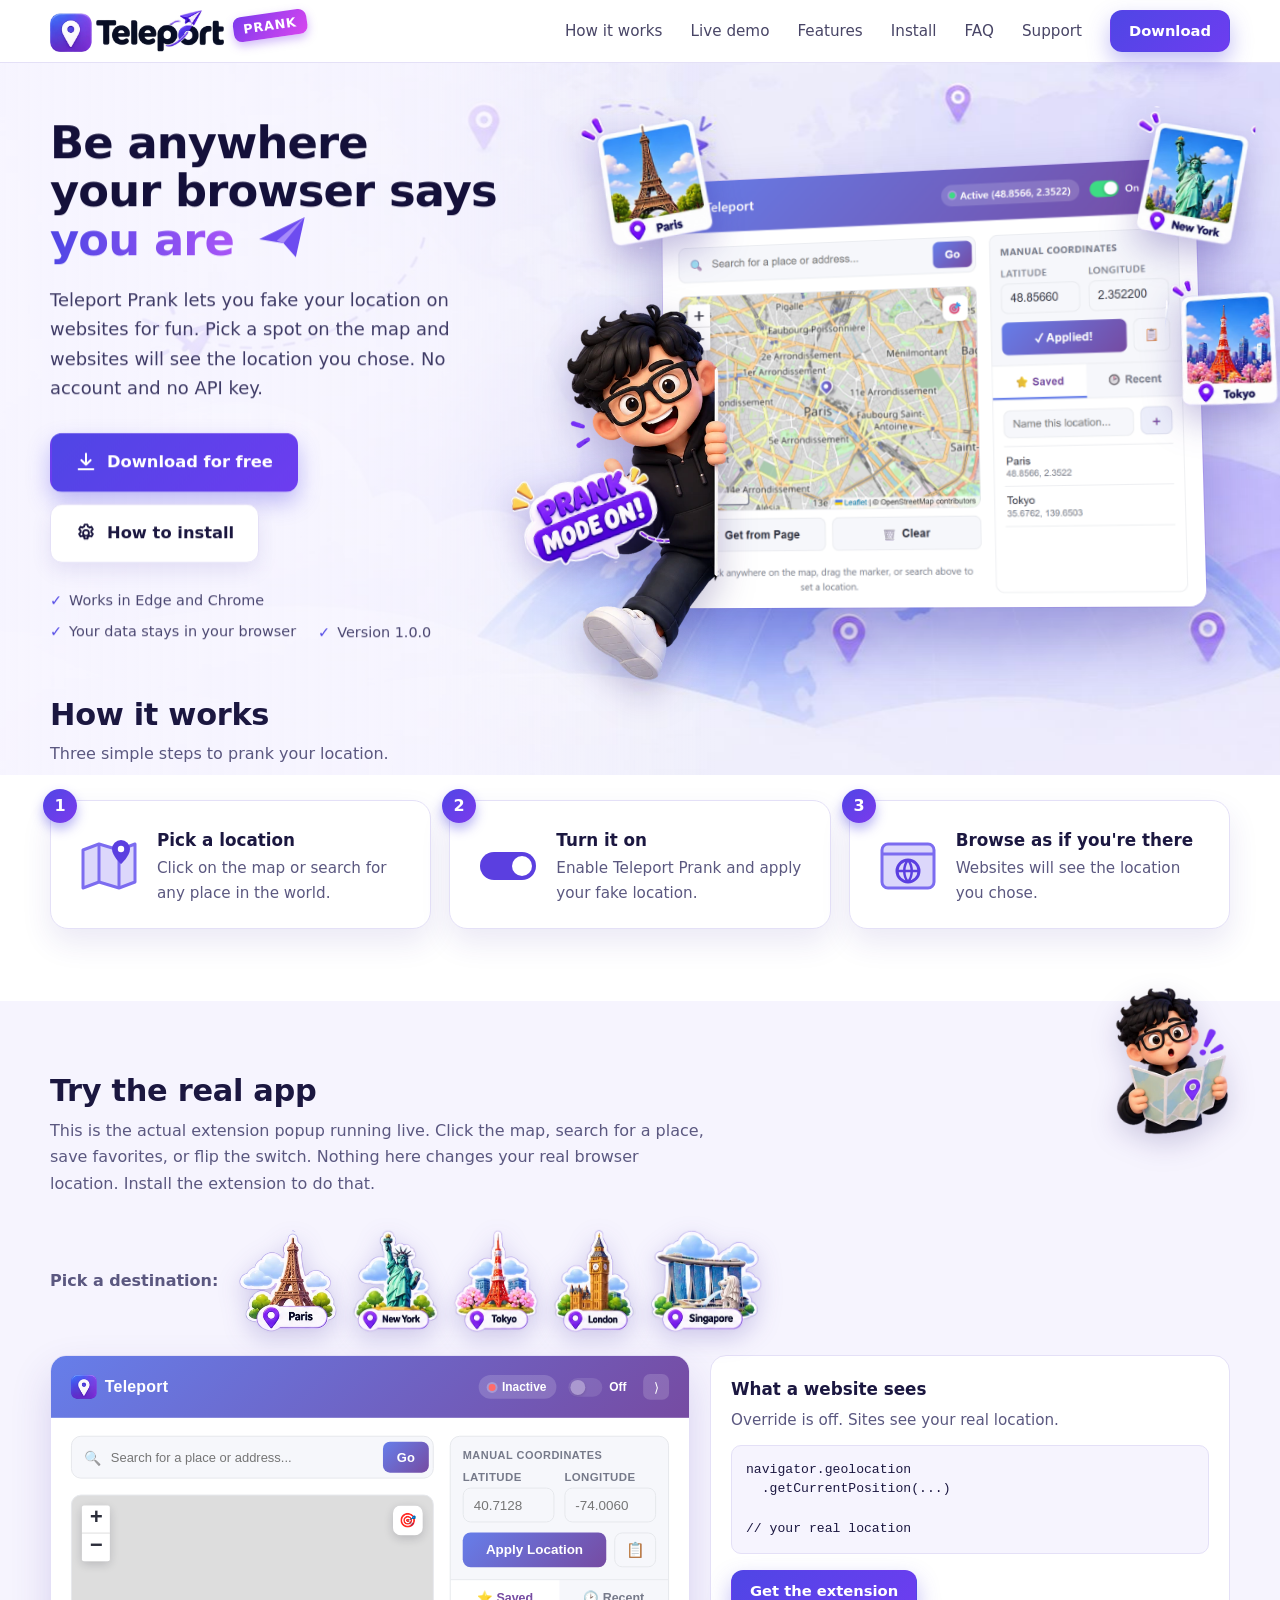
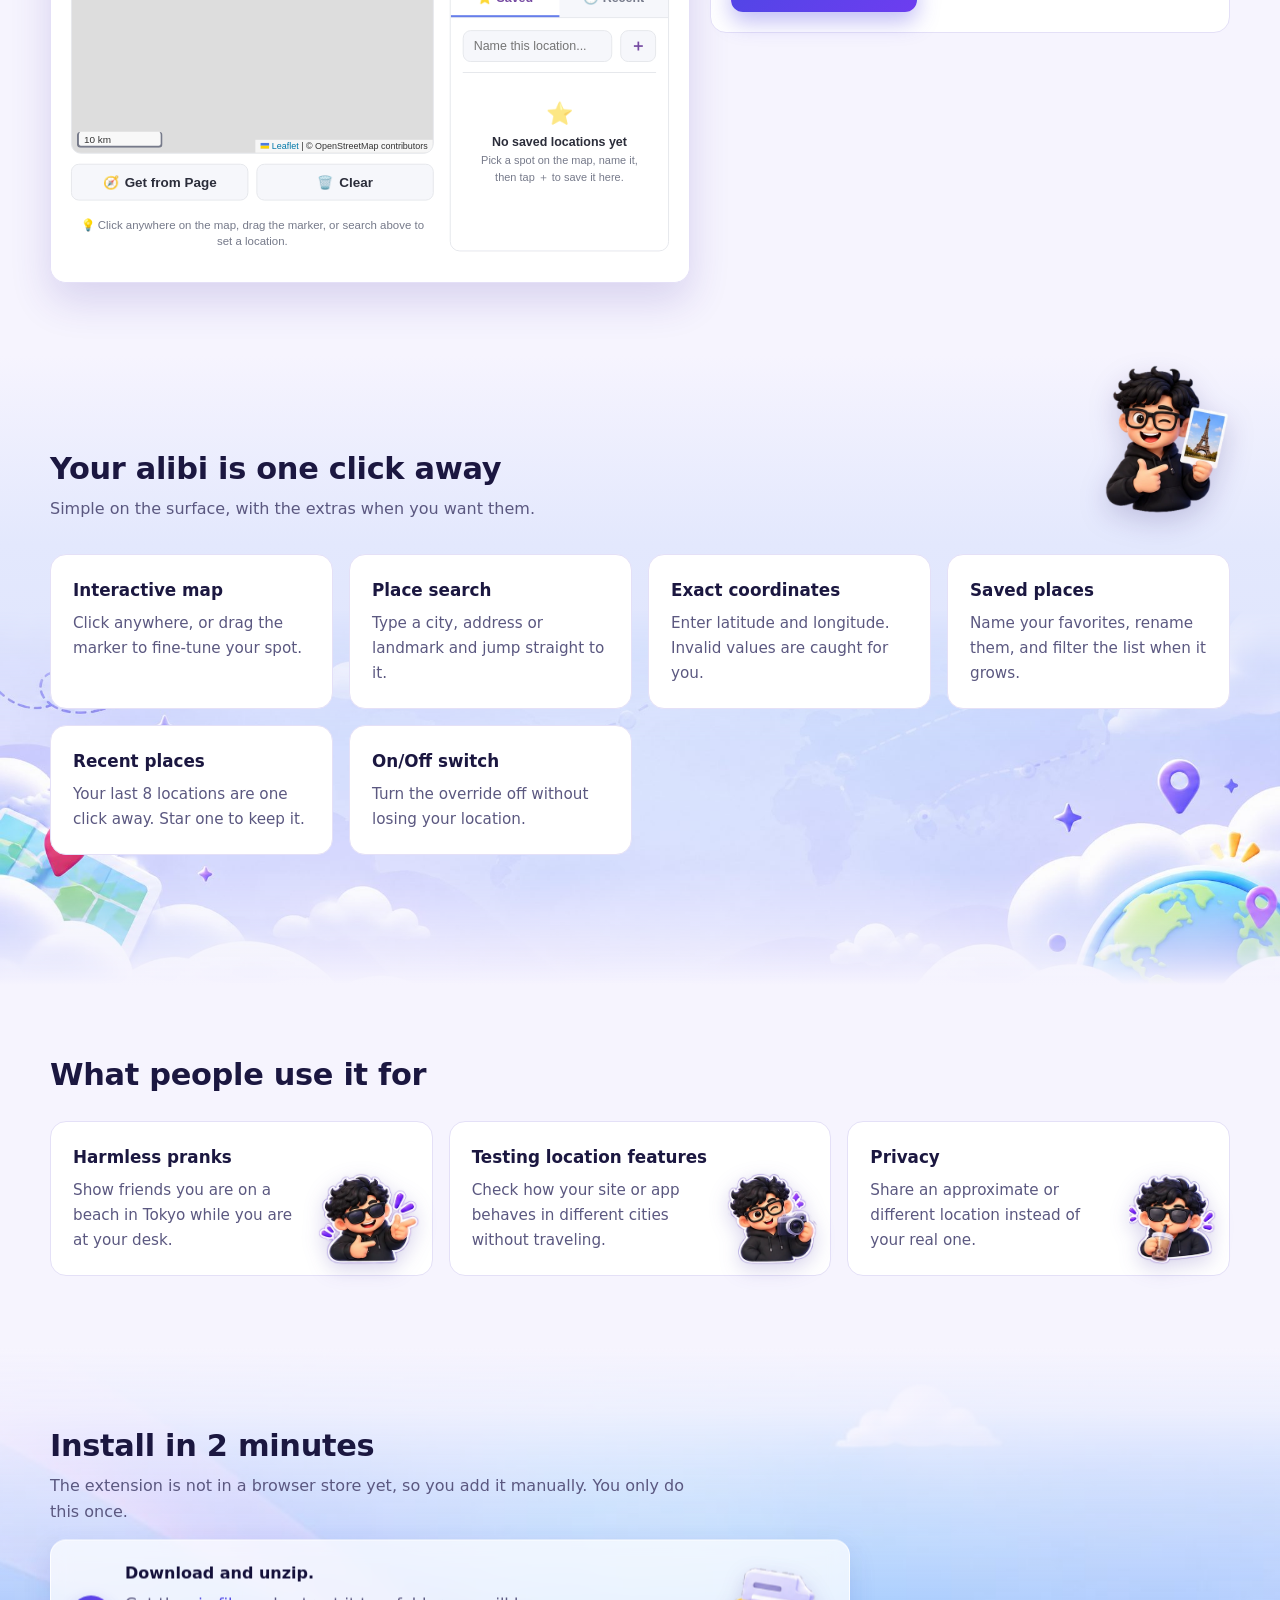
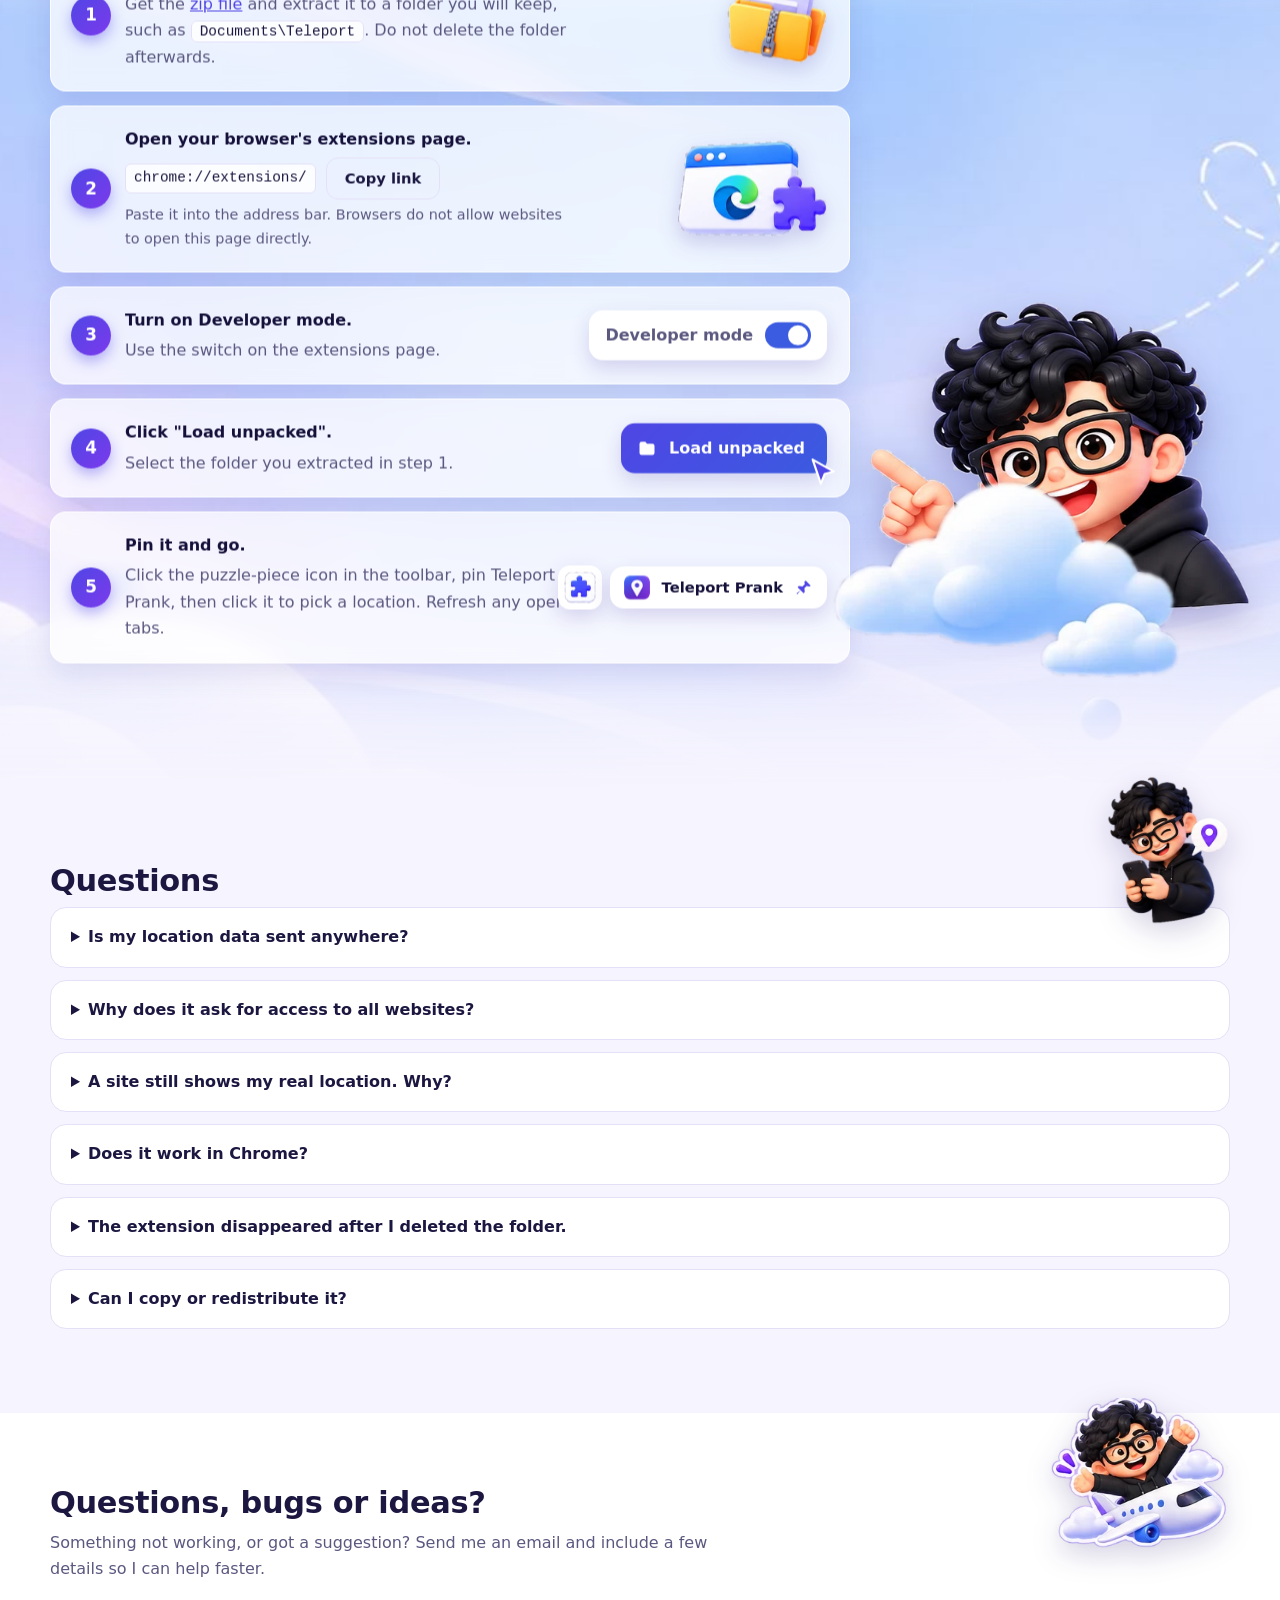
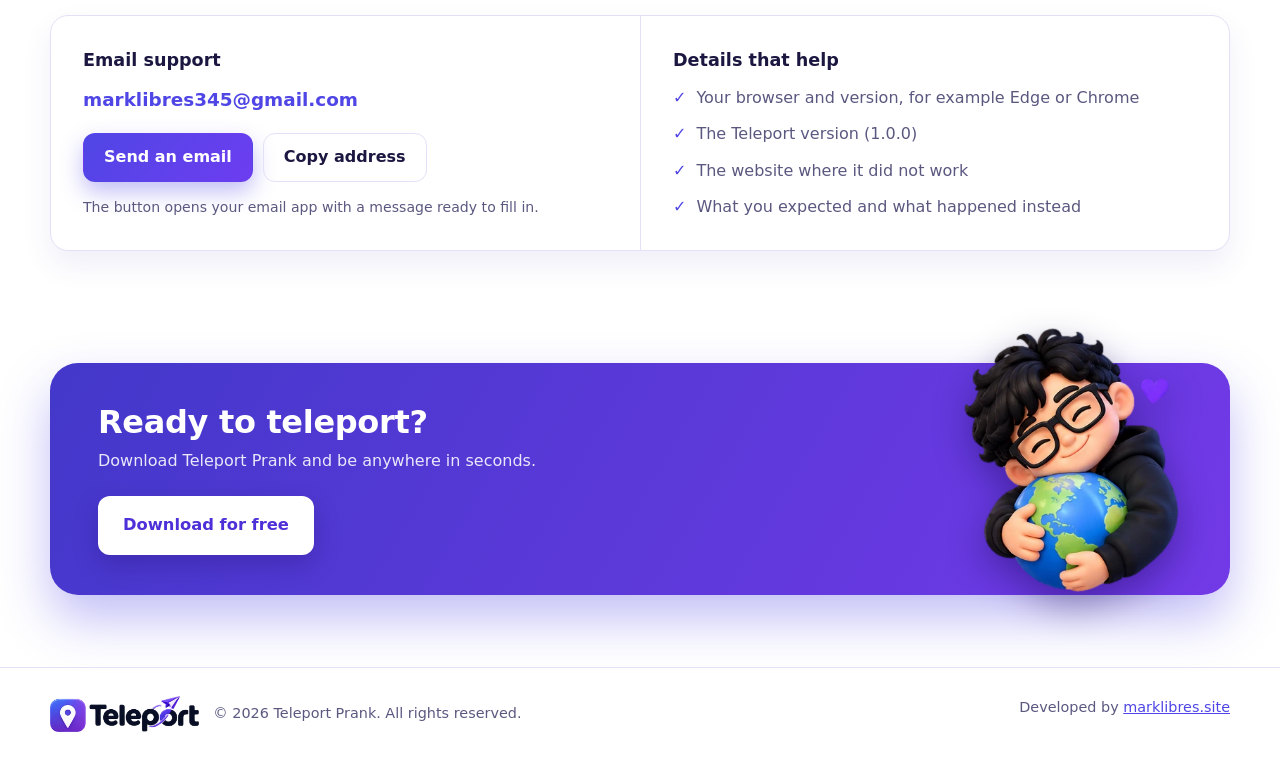
==== commit f00a532e: "Point download buttons at the v1.0.0 GitHub release" ====
--- a/index.html
+++ b/index.html
@@ -27,7 +27,7 @@
         <a href="#install">Install</a>
         <a href="#faq">FAQ</a>
         <a href="#support">Support</a>
-        <a class="btn btn-primary btn-small" href="downloads/teleport-v1.0.0.zip" download>Download</a>
+        <a class="btn btn-primary btn-small" href="https://github.com/mark-anthony-libres/TeleportPrankWeb/releases/download/v1.0.0/teleport-v1.0.0.zip" download>Download</a>
       </nav>
     </div>
   </header>
@@ -41,7 +41,7 @@
           </h1>
           <p class="lead">Teleport Prank lets you fake your location on websites for fun. Pick a spot on the map and websites will see the location you chose. No account and no API key.</p>
           <div class="hero-actions">
-            <a class="btn btn-primary btn-large" href="downloads/teleport-v1.0.0.zip" download>
+            <a class="btn btn-primary btn-large" href="https://github.com/mark-anthony-libres/TeleportPrankWeb/releases/download/v1.0.0/teleport-v1.0.0.zip" download>
               <svg viewBox="0 0 24 24" width="22" height="22" aria-hidden="true"><path fill="none" stroke="currentColor" stroke-width="2.2" stroke-linecap="round" stroke-linejoin="round" d="M12 3v12m0 0-5-5m5 5 5-5M4 20h16"/></svg>
               Download for free
             </a>
@@ -209,7 +209,7 @@
         <ol class="steps">
           <li>
             <strong>Download and unzip.</strong>
-            <span>Get the <a href="downloads/teleport-v1.0.0.zip" download>zip file</a> and extract it to a folder you will keep, such as <code>Documents\Teleport</code>. Do not delete the folder afterwards.</span>
+            <span>Get the <a href="https://github.com/mark-anthony-libres/TeleportPrankWeb/releases/download/v1.0.0/teleport-v1.0.0.zip" download>zip file</a> and extract it to a folder you will keep, such as <code>Documents\Teleport</code>. Do not delete the folder afterwards.</span>
             <img class="step-art" src="assets/install/folder.webp" width="210" height="202" alt="" aria-hidden="true">
           </li>
           <li>
@@ -313,7 +313,7 @@
           <div class="cta-text">
             <h2>Ready to teleport?</h2>
             <p>Download Teleport Prank and be anywhere in seconds.</p>
-            <a class="btn btn-white btn-large" href="downloads/teleport-v1.0.0.zip" download>Download for free</a>
+            <a class="btn btn-white btn-large" href="https://github.com/mark-anthony-libres/TeleportPrankWeb/releases/download/v1.0.0/teleport-v1.0.0.zip" download>Download for free</a>
           </div>
           <img class="cta-mascot" src="assets/mascot/globe.webp" width="325" height="386" alt="" aria-hidden="true">
         </div>
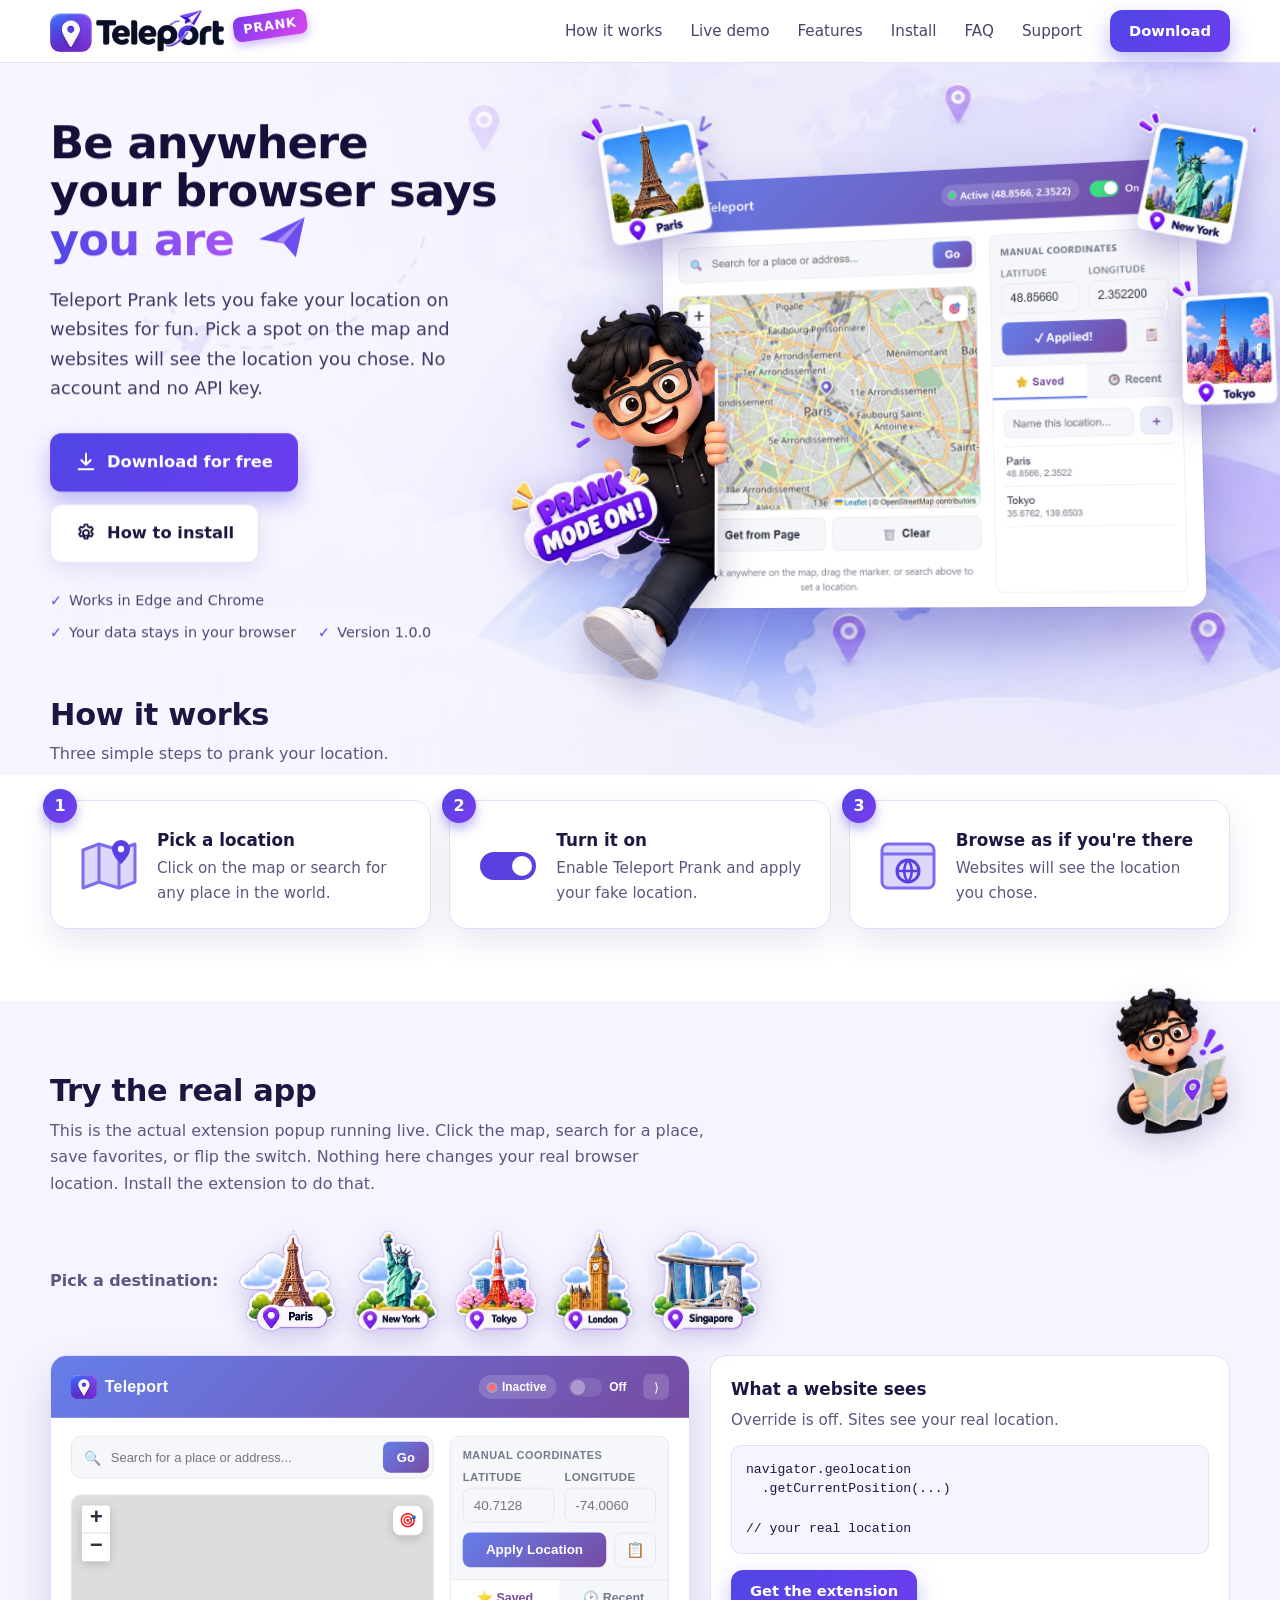
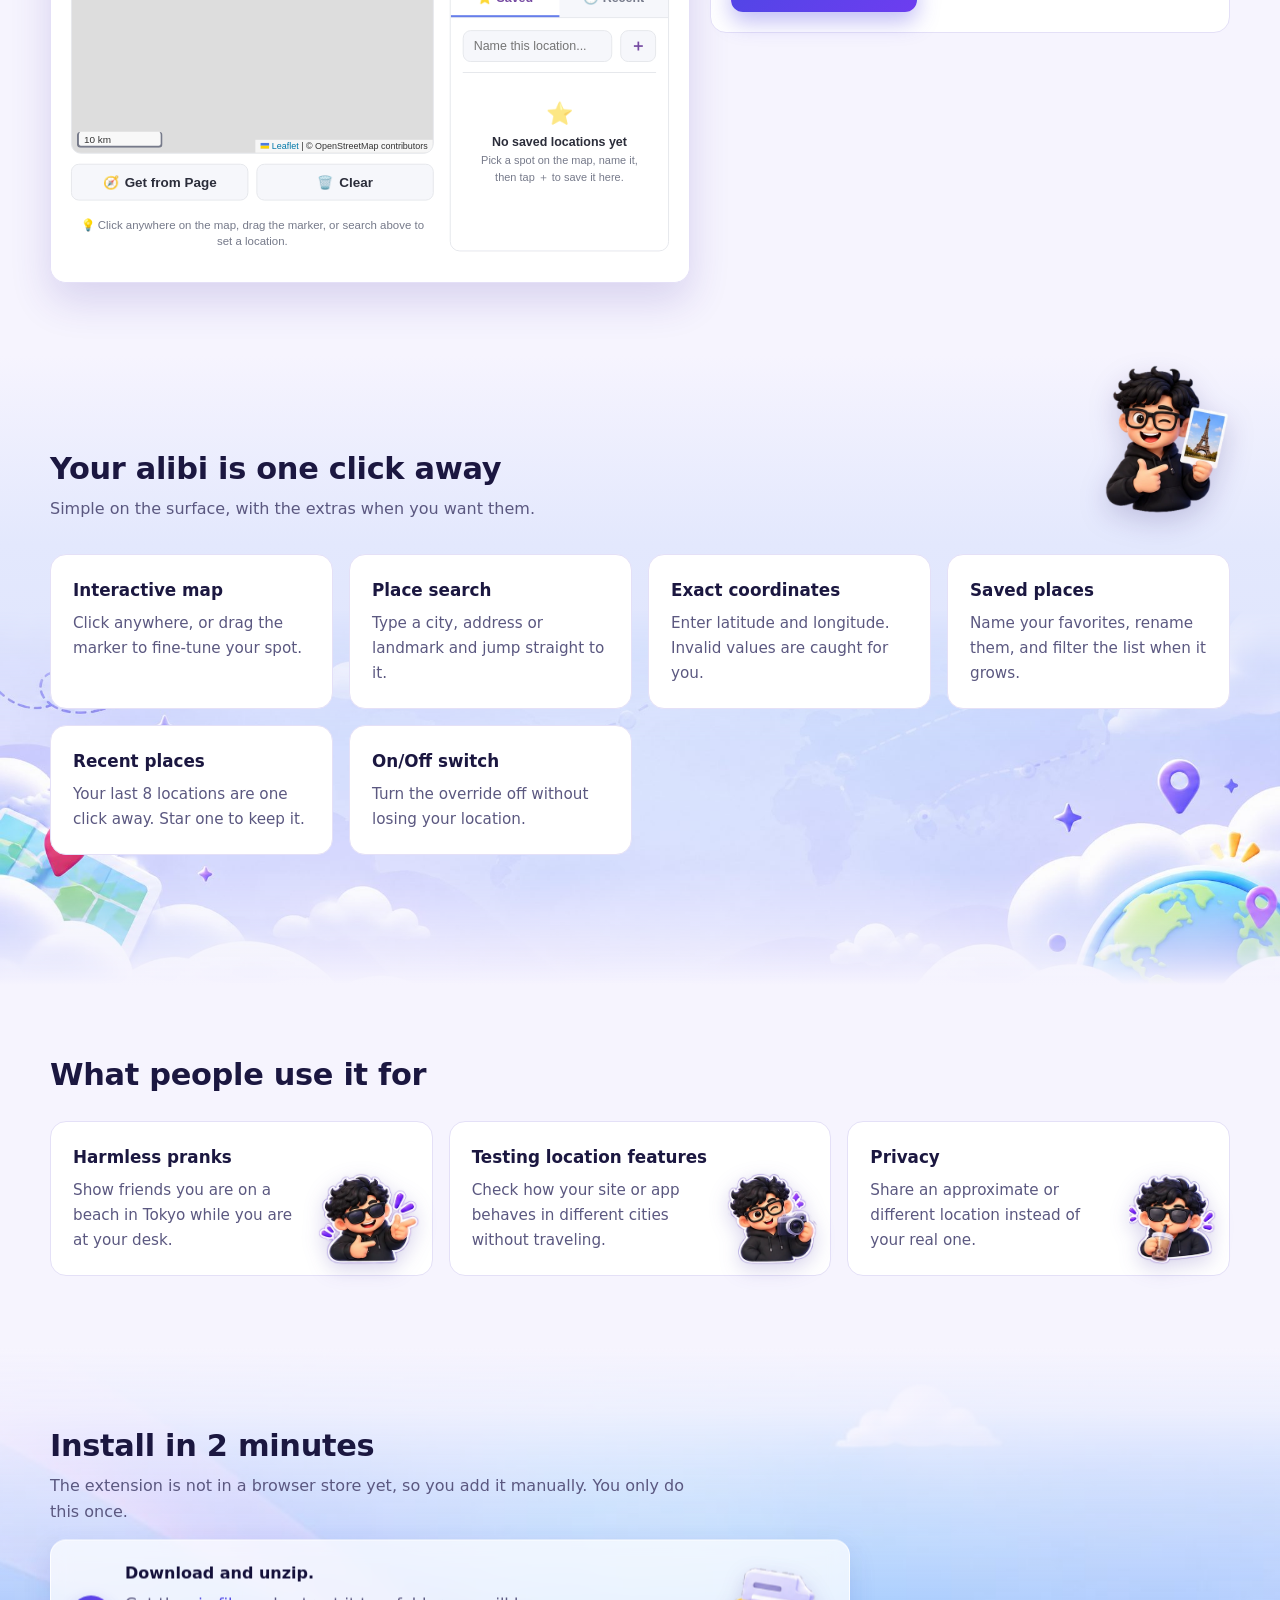
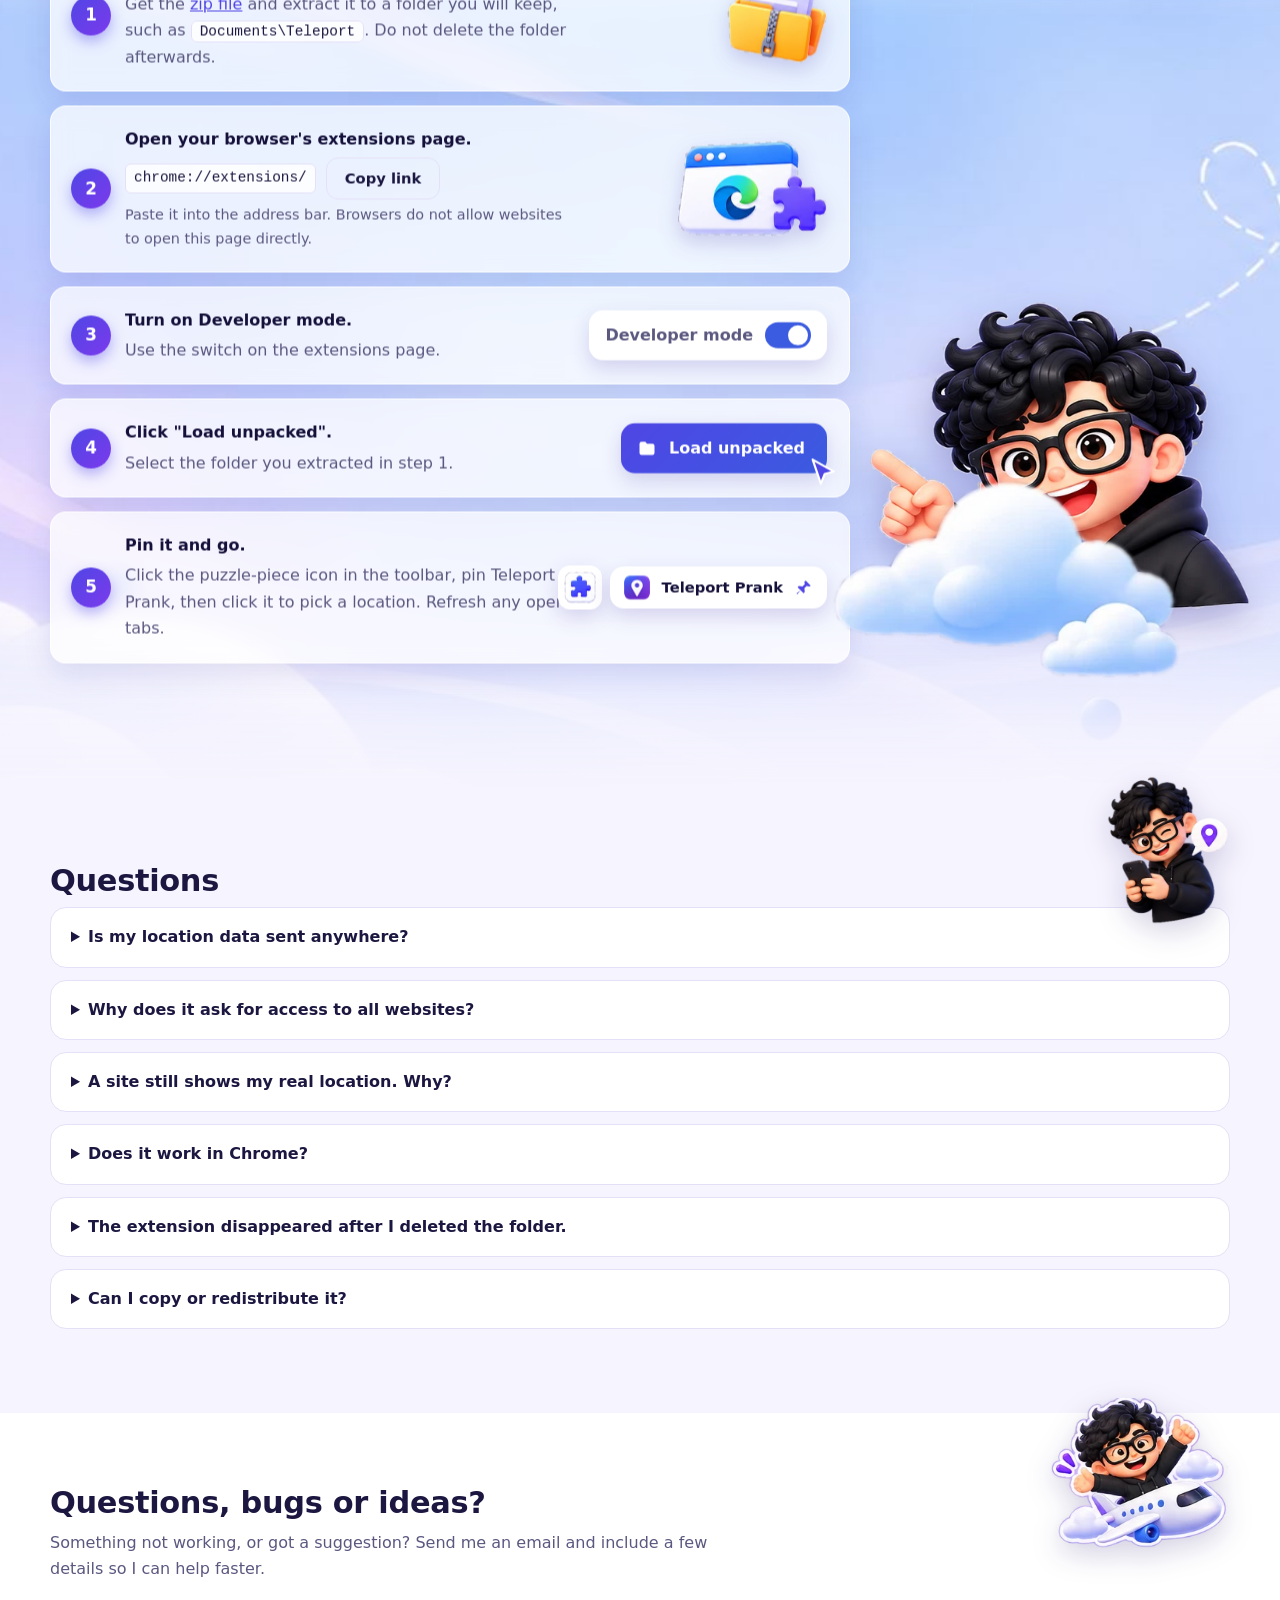
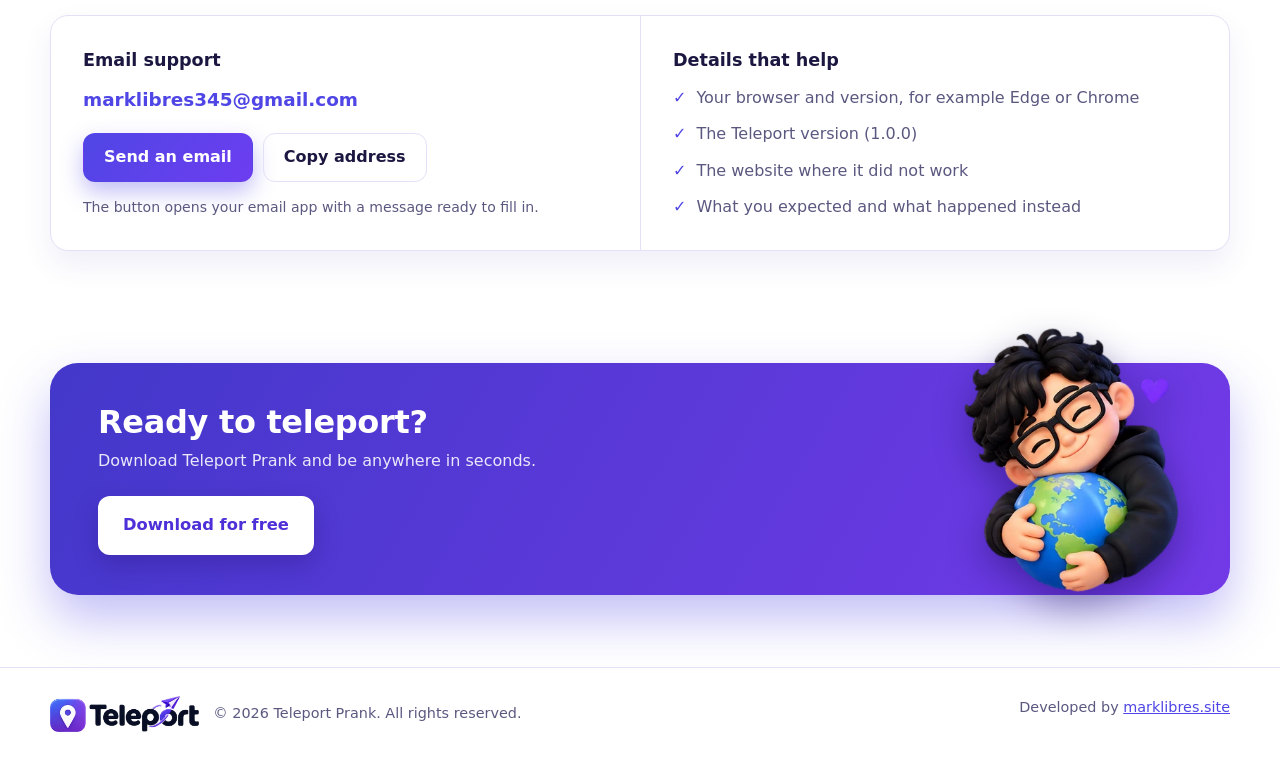
==== commit 0cd14c2f: "Use releases/latest download link so buttons always serve the newest release" ====
--- a/index.html
+++ b/index.html
@@ -27,7 +27,7 @@
         <a href="#install">Install</a>
         <a href="#faq">FAQ</a>
         <a href="#support">Support</a>
-        <a class="btn btn-primary btn-small" href="https://github.com/mark-anthony-libres/TeleportPrankWeb/releases/download/v1.0.0/teleport-v1.0.0.zip" download>Download</a>
+        <a class="btn btn-primary btn-small" href="https://github.com/mark-anthony-libres/TeleportPrankWeb/releases/latest/download/teleport.zip" download>Download</a>
       </nav>
     </div>
   </header>
@@ -41,7 +41,7 @@
           </h1>
           <p class="lead">Teleport Prank lets you fake your location on websites for fun. Pick a spot on the map and websites will see the location you chose. No account and no API key.</p>
           <div class="hero-actions">
-            <a class="btn btn-primary btn-large" href="https://github.com/mark-anthony-libres/TeleportPrankWeb/releases/download/v1.0.0/teleport-v1.0.0.zip" download>
+            <a class="btn btn-primary btn-large" href="https://github.com/mark-anthony-libres/TeleportPrankWeb/releases/latest/download/teleport.zip" download>
               <svg viewBox="0 0 24 24" width="22" height="22" aria-hidden="true"><path fill="none" stroke="currentColor" stroke-width="2.2" stroke-linecap="round" stroke-linejoin="round" d="M12 3v12m0 0-5-5m5 5 5-5M4 20h16"/></svg>
               Download for free
             </a>
@@ -209,7 +209,7 @@
         <ol class="steps">
           <li>
             <strong>Download and unzip.</strong>
-            <span>Get the <a href="https://github.com/mark-anthony-libres/TeleportPrankWeb/releases/download/v1.0.0/teleport-v1.0.0.zip" download>zip file</a> and extract it to a folder you will keep, such as <code>Documents\Teleport</code>. Do not delete the folder afterwards.</span>
+            <span>Get the <a href="https://github.com/mark-anthony-libres/TeleportPrankWeb/releases/latest/download/teleport.zip" download>zip file</a> and extract it to a folder you will keep, such as <code>Documents\Teleport</code>. Do not delete the folder afterwards.</span>
             <img class="step-art" src="assets/install/folder.webp" width="210" height="202" alt="" aria-hidden="true">
           </li>
           <li>
@@ -313,7 +313,7 @@
           <div class="cta-text">
             <h2>Ready to teleport?</h2>
             <p>Download Teleport Prank and be anywhere in seconds.</p>
-            <a class="btn btn-white btn-large" href="https://github.com/mark-anthony-libres/TeleportPrankWeb/releases/download/v1.0.0/teleport-v1.0.0.zip" download>Download for free</a>
+            <a class="btn btn-white btn-large" href="https://github.com/mark-anthony-libres/TeleportPrankWeb/releases/latest/download/teleport.zip" download>Download for free</a>
           </div>
           <img class="cta-mascot" src="assets/mascot/globe.webp" width="325" height="386" alt="" aria-hidden="true">
         </div>
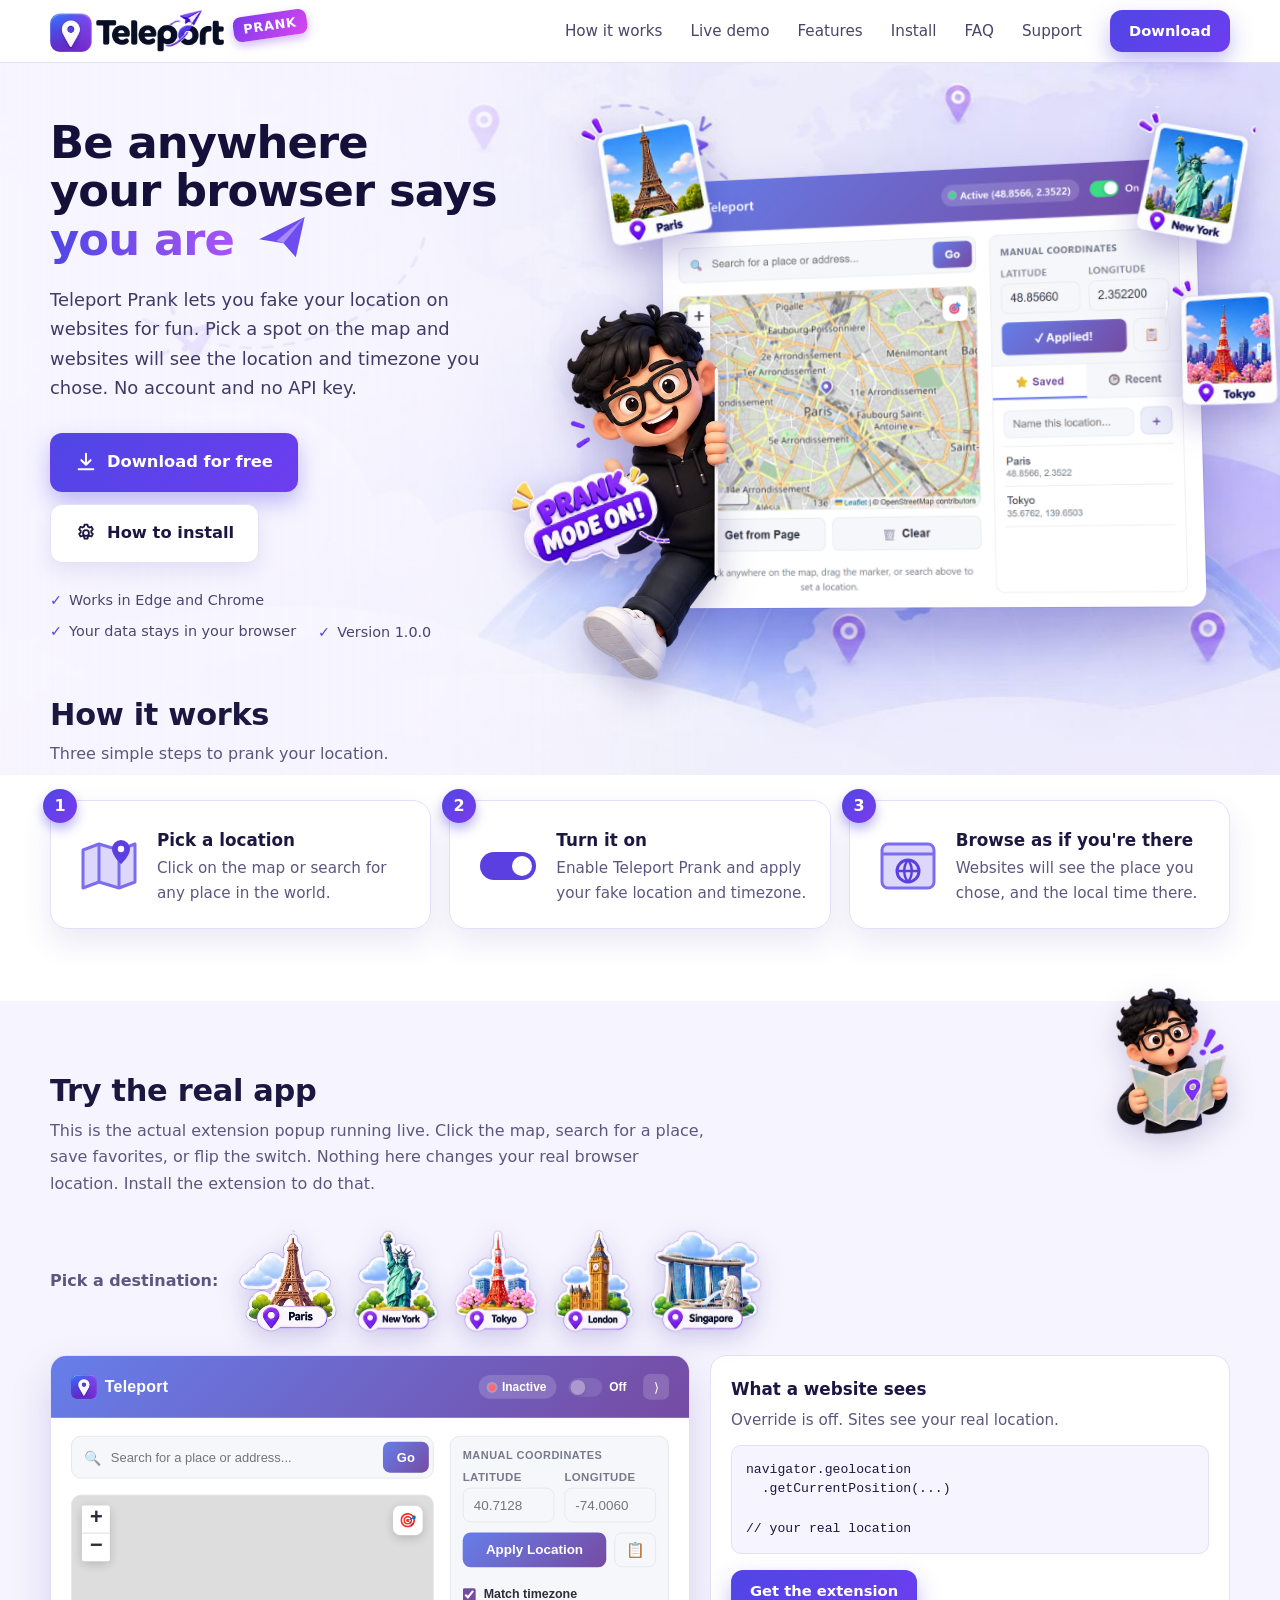
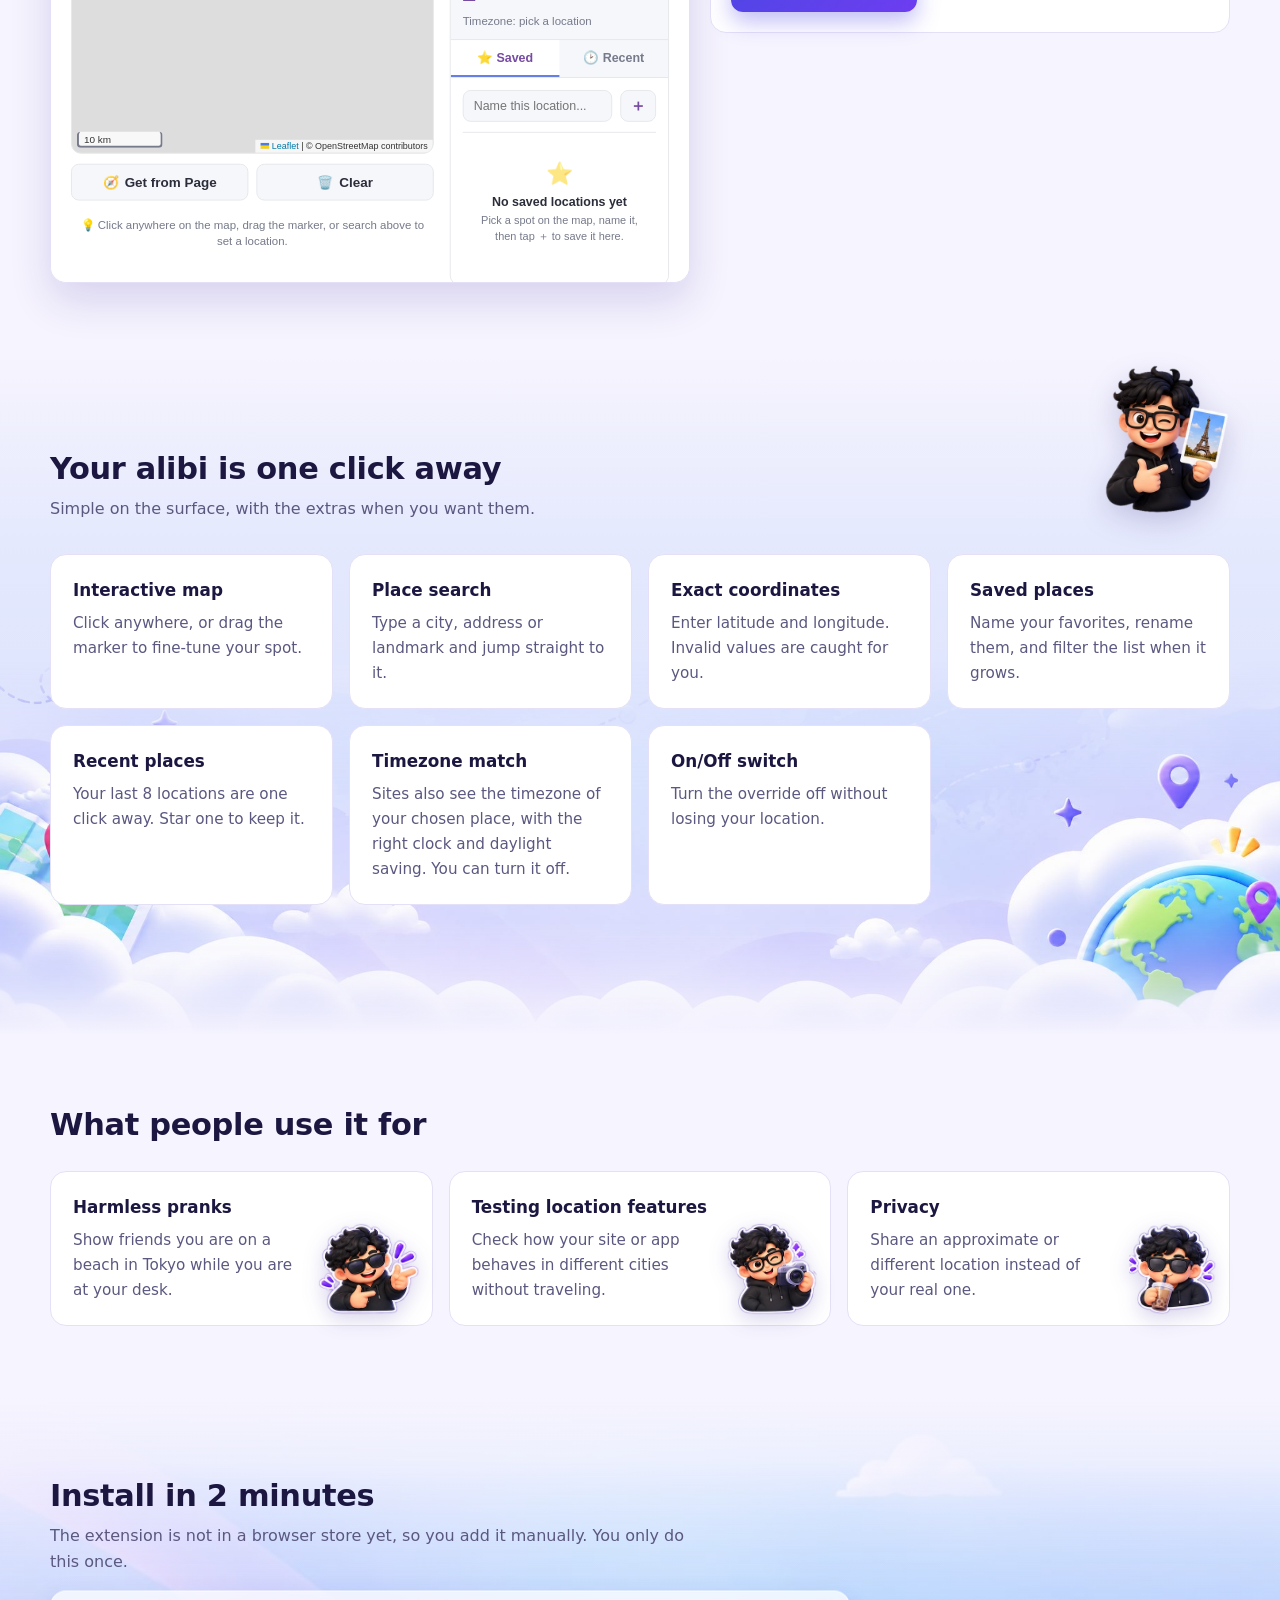
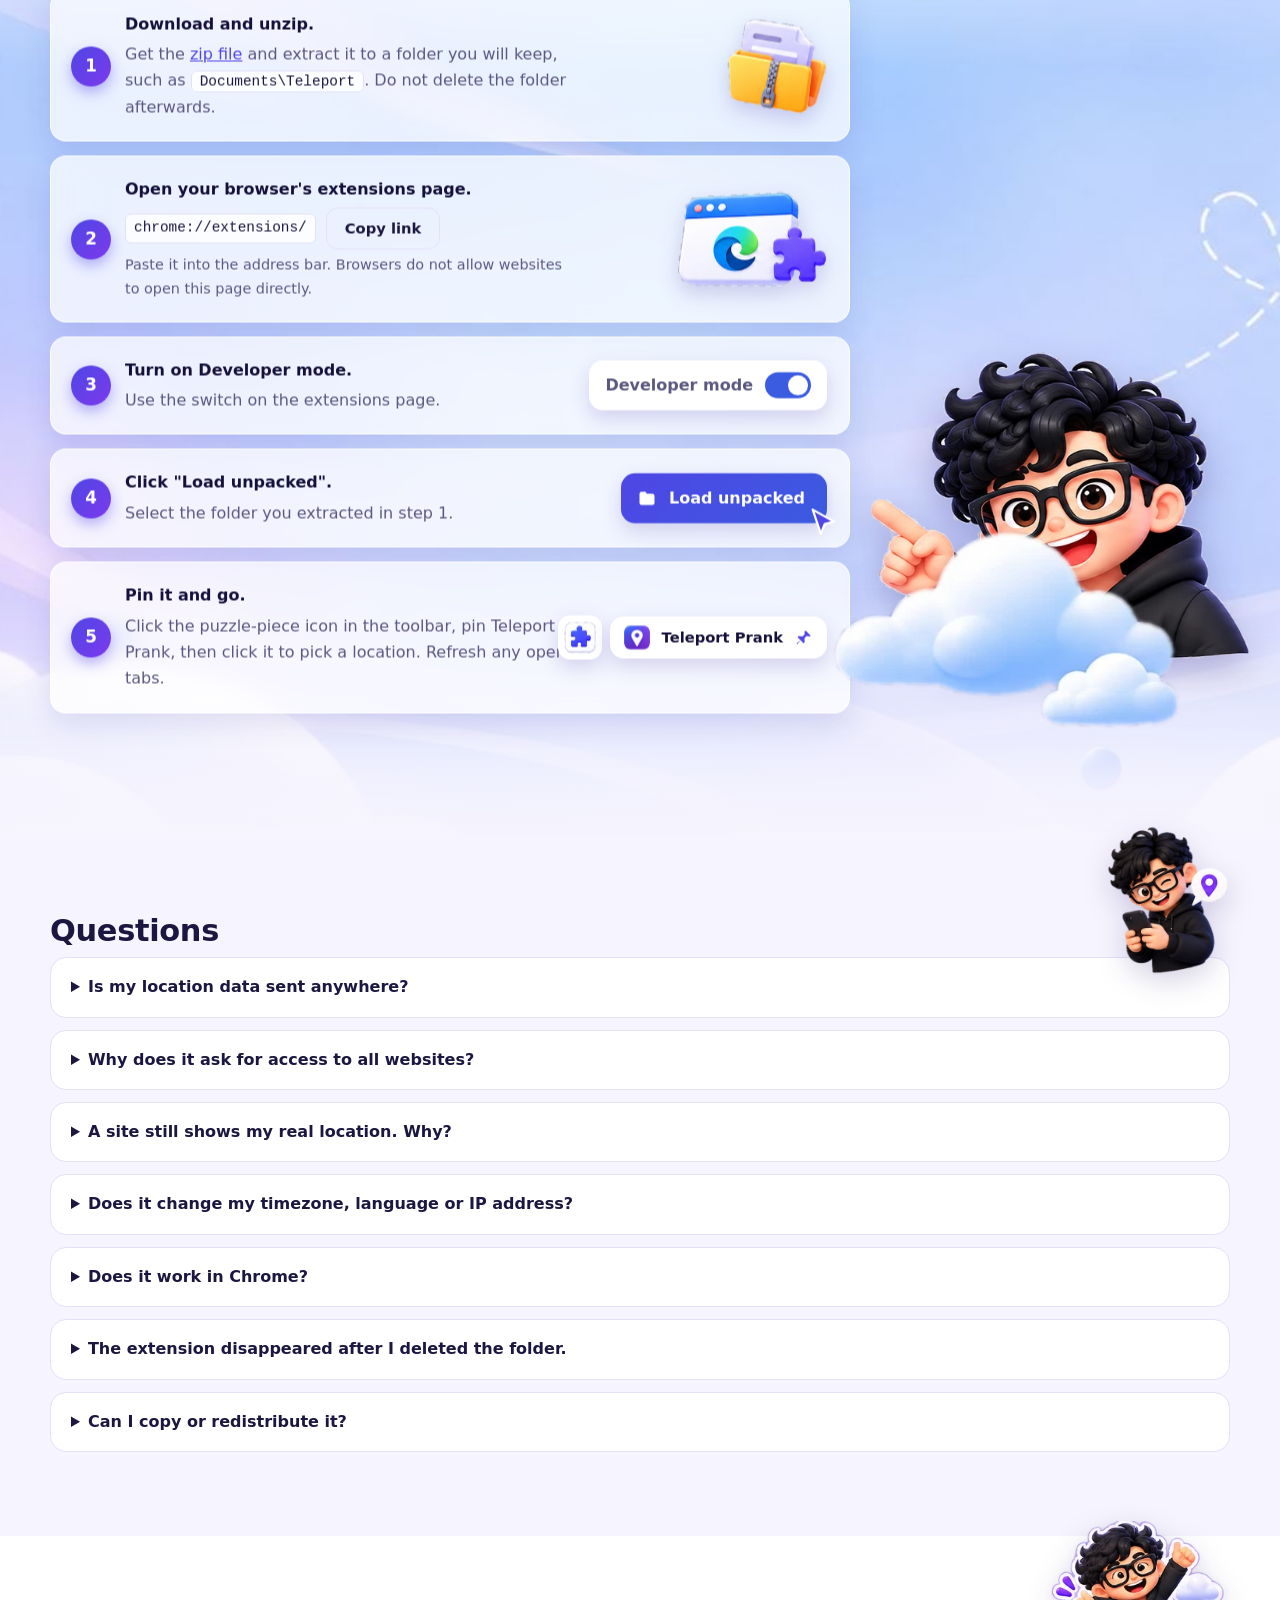
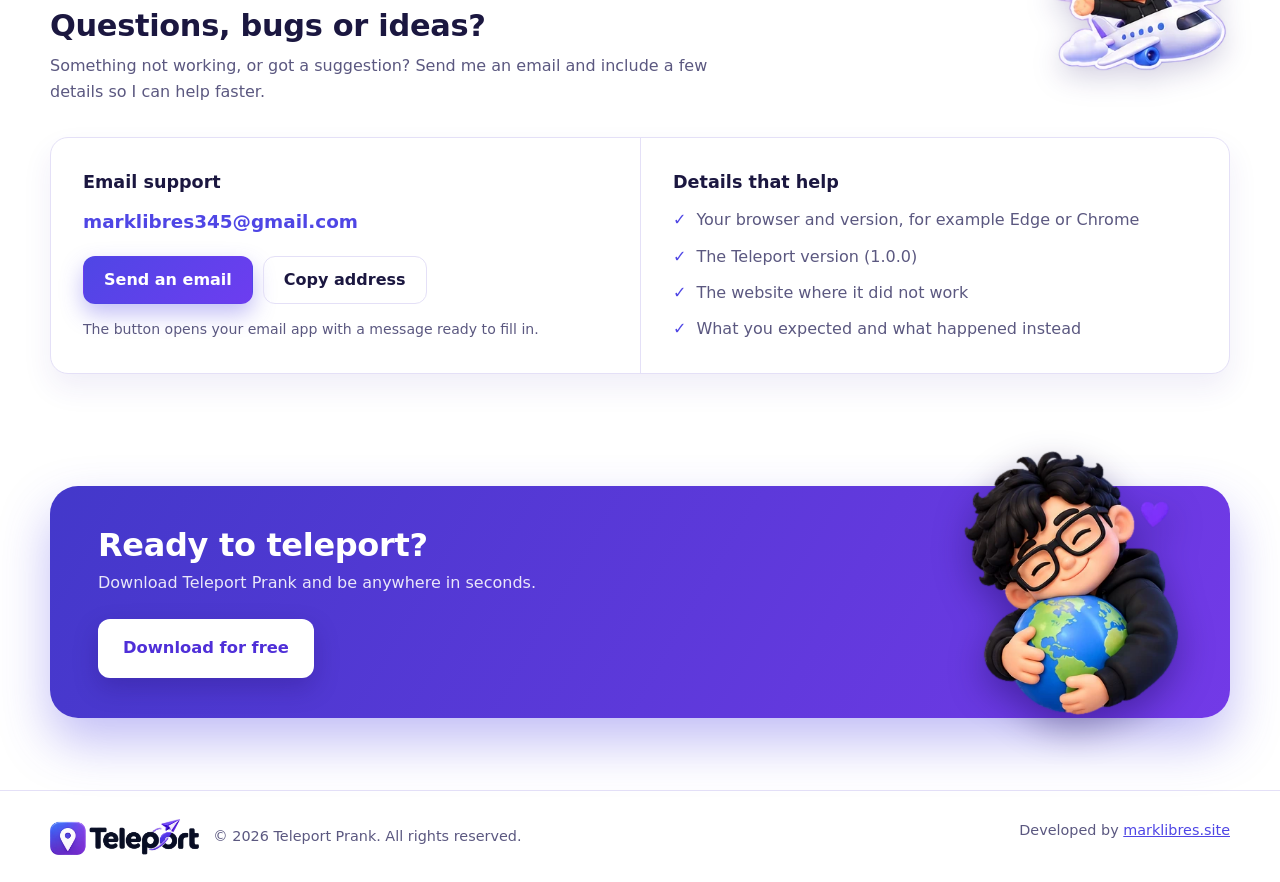
==== commit 15e543fd: "Add timezone match feature to website and demo - Timezone match card, FAQ entry and updated copy - D" ====
--- a/index.html
+++ b/index.html
@@ -4,7 +4,7 @@
   <meta charset="UTF-8">
   <meta name="viewport" content="width=device-width, initial-scale=1.0">
   <title>Teleport Prank - Fake your browser location for fun</title>
-  <meta name="description" content="Teleport Prank lets you fake your location on websites for fun. Pick a spot on the map and websites will see the location you chose. No account and no API key.">
+  <meta name="description" content="Teleport Prank lets you fake your location on websites for fun. Pick a spot on the map and websites will see the location and timezone you chose. No account and no API key.">
   <meta name="author" content="marklibres.site">
   <meta name="color-scheme" content="light">
   <link rel="icon" href="assets/icon.png">
@@ -39,7 +39,7 @@
           <h1>Be anywhere<br>your browser says<br><span class="grad">you are</span>
             <svg class="h1-plane" viewBox="0 0 48 40" width="52" height="44" aria-hidden="true"><path d="M2 18 46 2 34 38 24 24 2 18Z" fill="#6d4cf0"/><path d="M24 24 46 2 18 21Z" fill="#a78bfa"/></svg>
           </h1>
-          <p class="lead">Teleport Prank lets you fake your location on websites for fun. Pick a spot on the map and websites will see the location you chose. No account and no API key.</p>
+          <p class="lead">Teleport Prank lets you fake your location on websites for fun. Pick a spot on the map and websites will see the location and timezone you chose. No account and no API key.</p>
           <div class="hero-actions">
             <a class="btn btn-primary btn-large" href="https://github.com/mark-anthony-libres/TeleportPrankWeb/releases/latest/download/teleport.zip" download>
               <svg viewBox="0 0 24 24" width="22" height="22" aria-hidden="true"><path fill="none" stroke="currentColor" stroke-width="2.2" stroke-linecap="round" stroke-linejoin="round" d="M12 3v12m0 0-5-5m5 5 5-5M4 20h16"/></svg>
@@ -92,7 +92,7 @@
             <svg class="how-icon" viewBox="0 0 64 64" aria-hidden="true"><rect x="4" y="18" width="56" height="28" rx="14" fill="#5b3fe0"/><circle cx="46" cy="32" r="10" fill="#fff"/></svg>
             <div>
               <h3>Turn it on</h3>
-              <p>Enable Teleport Prank and apply your fake location.</p>
+              <p>Enable Teleport Prank and apply your fake location and timezone.</p>
             </div>
           </li>
           <li>
@@ -100,7 +100,7 @@
             <svg class="how-icon" viewBox="0 0 64 64" aria-hidden="true"><rect x="6" y="10" width="52" height="44" rx="6" fill="#dcd7fb" stroke="#7c6cf0" stroke-width="3"/><path d="M6 20h52" stroke="#7c6cf0" stroke-width="3"/><circle cx="32" cy="37" r="11" fill="none" stroke="#5b3fe0" stroke-width="3"/><path d="M21 37h22M32 26c-5 6-5 16 0 22m0-22c5 6 5 16 0 22" fill="none" stroke="#5b3fe0" stroke-width="2.5"/></svg>
             <div>
               <h3>Browse as if you're there</h3>
-              <p>Websites will see the location you chose.</p>
+              <p>Websites will see the place you chose, and the local time there.</p>
             </div>
           </li>
         </ol>
@@ -170,6 +170,10 @@
             <p>Your last 8 locations are one click away. Star one to keep it.</p>
           </div>
           <div class="card">
+            <h3>Timezone match</h3>
+            <p>Sites also see the timezone of your chosen place, with the right clock and daylight saving. You can turn it off.</p>
+          </div>
+          <div class="card">
             <h3>On/Off switch</h3>
             <p>Turn the override off without losing your location.</p>
           </div>
@@ -261,6 +265,10 @@
         <details>
           <summary>A site still shows my real location. Why?</summary>
           <p>Some sites guess your location from your IP address, which no extension can change. Make sure the switch is On, then refresh the page. Browser pages such as edge:// and chrome:// cannot be modified.</p>
+        </details>
+        <details>
+          <summary>Does it change my timezone, language or IP address?</summary>
+          <p>It changes your location and, by default, your timezone to match the place you pick. It does not change your language, and it cannot change your IP address. Only a VPN does that. Sites that guess your location from your IP can still see it.</p>
         </details>
         <details>
           <summary>Does it work in Chrome?</summary>
